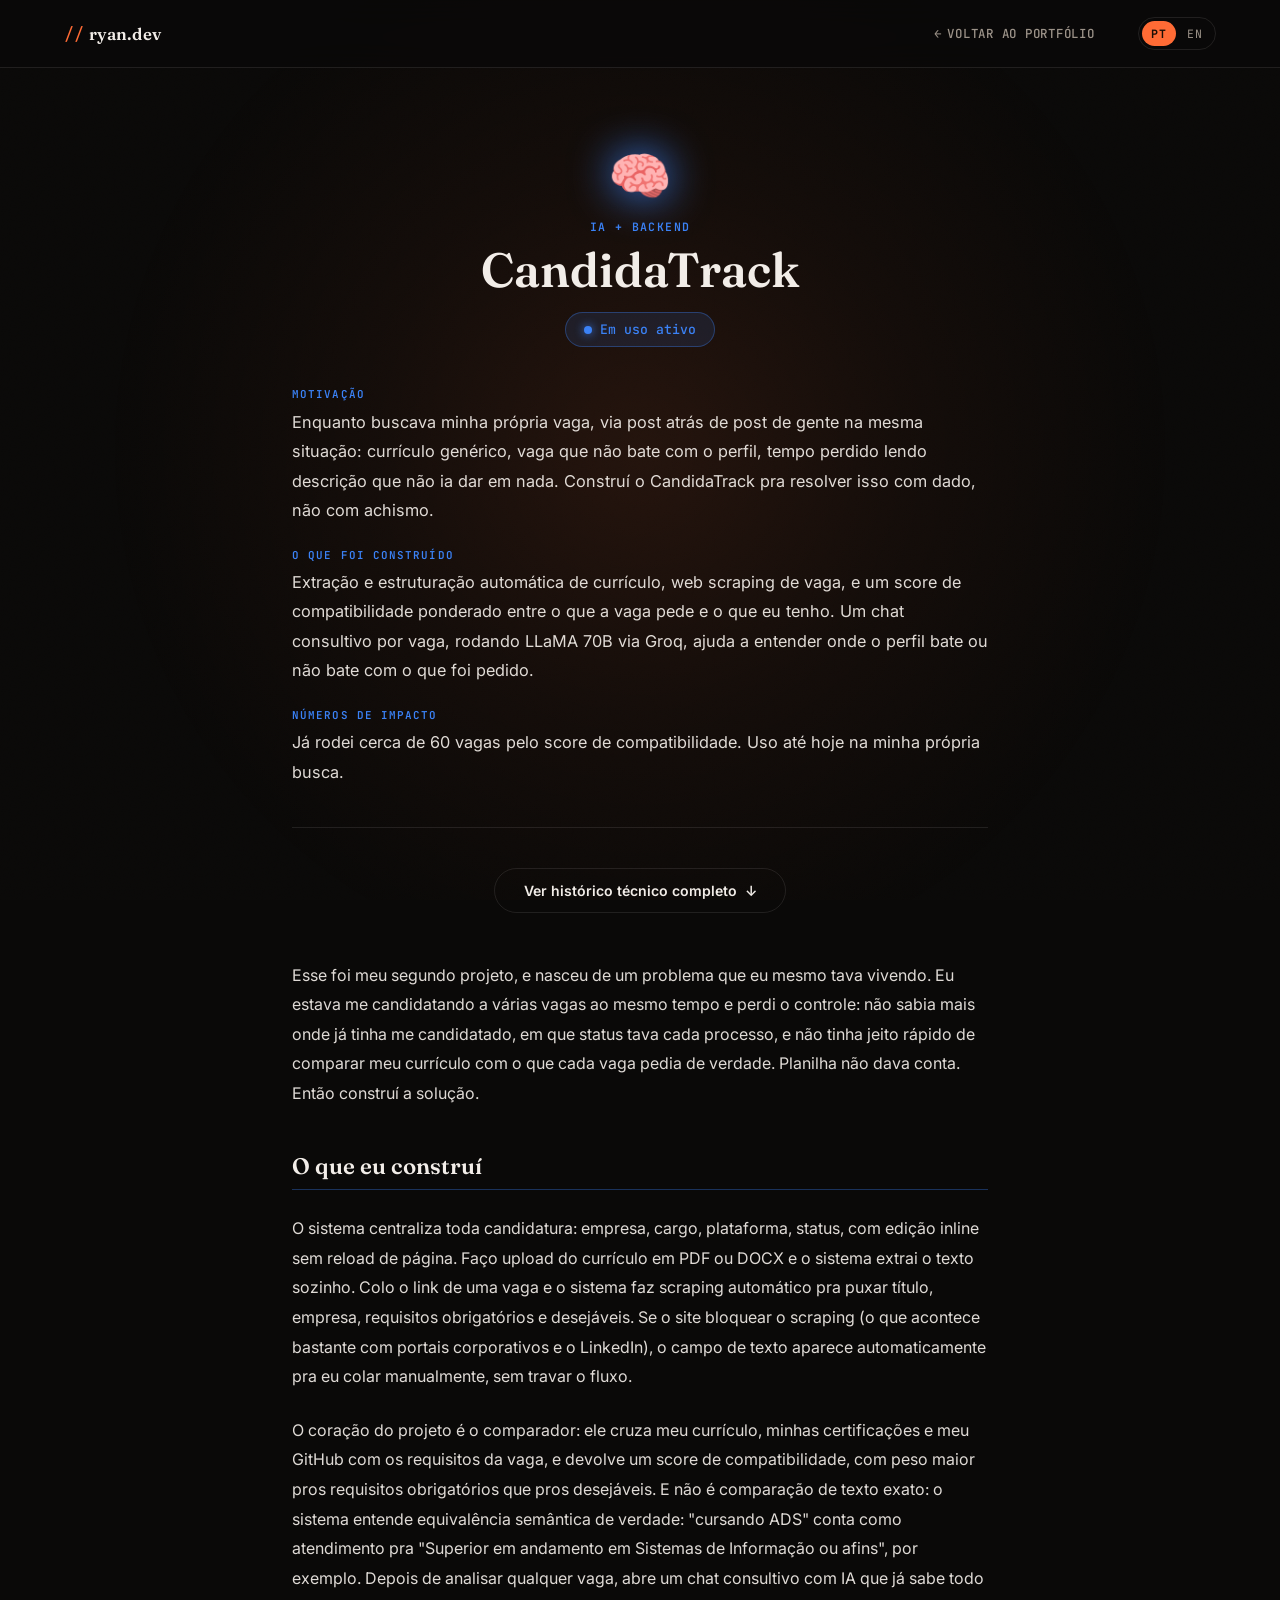
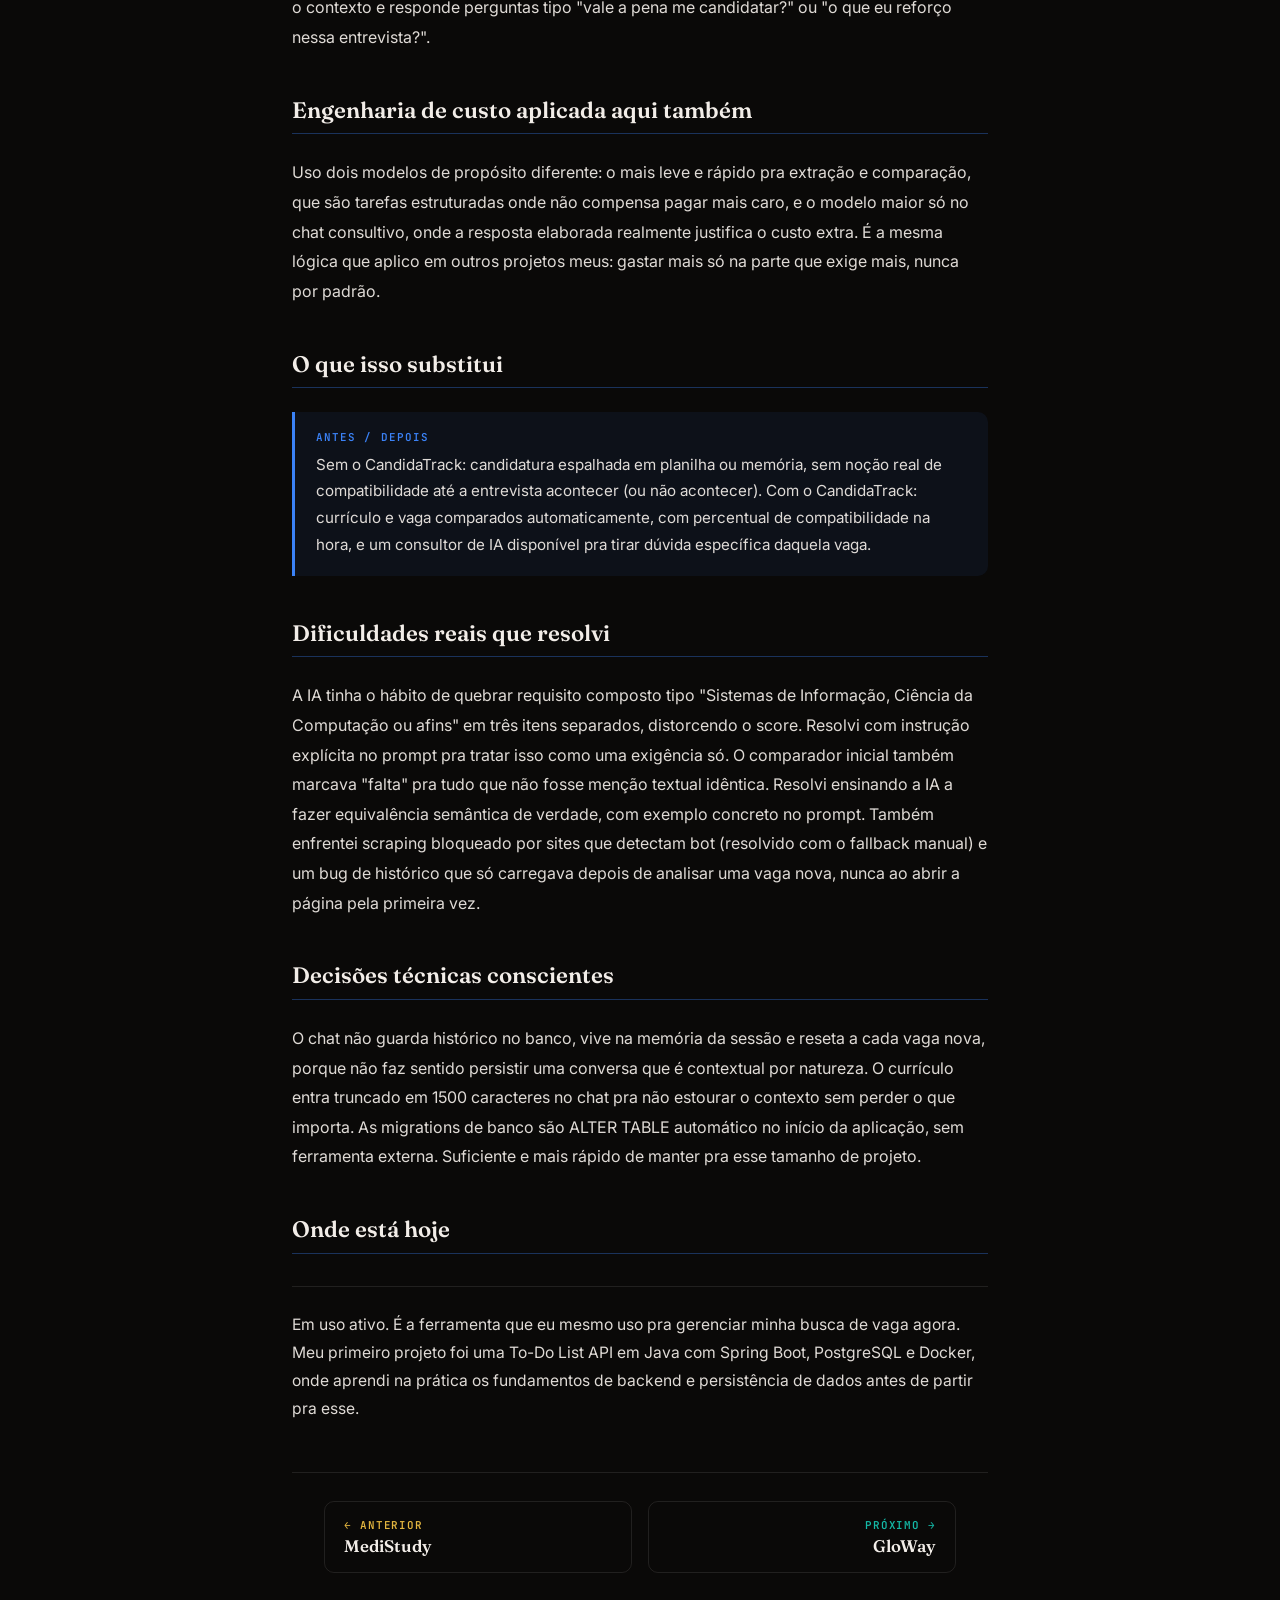
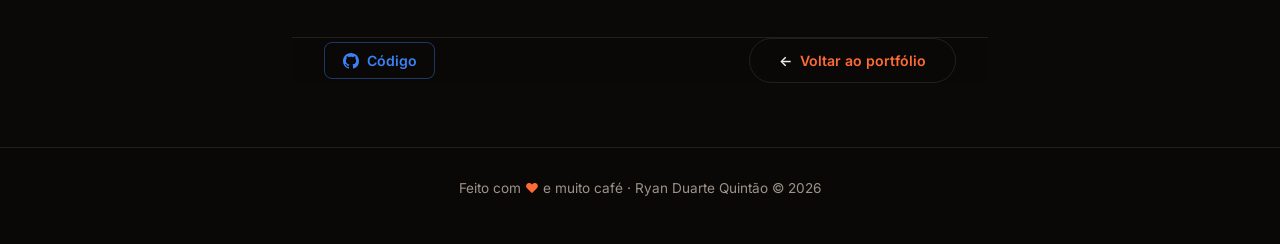
==== projetos/candidatrack/index.html @ 76dd3f7b "feat: reconstrução completa do portfólio (hub-and-spoke, paleta Ember, i18n) Nova identidade visual " ====
<!DOCTYPE html>
<html lang="pt-BR" id="html-root" translate="no">
<head>
  <meta charset="UTF-8" />
  <meta name="viewport" content="width=device-width, initial-scale=1.0" />
  <meta name="google" content="notranslate" />
  <title id="meta-title">CandidaTrack — Case Study — ryan.dev</title>
  <meta id="meta-description" name="description" content="Enquanto buscava minha própria vaga, via post atrás de post de gente na mesma situação: currículo genérico, vaga fora do perfil." />
  <meta property="og:type" content="website" />
  <meta property="og:url" content="https://ryandua11.github.io/projetos/candidatrack/" />
  <meta property="og:title" id="meta-og-title" content="CandidaTrack — Case Study — ryan.dev" />
  <meta property="og:description" id="meta-og-description" content="Enquanto buscava minha própria vaga, via post atrás de post de gente na mesma situação: currículo genérico, vaga fora do perfil." />
  <link rel="icon" type="image/svg+xml" href="../../favicon.svg" />
  <link rel="preconnect" href="https://fonts.googleapis.com" />
  <link rel="preconnect" href="https://fonts.gstatic.com" crossorigin />
  <link href="https://fonts.googleapis.com/css2?family=Fraunces:opsz,wght@9..144,400..900&family=Inter:wght@300;400;500;600;700;800;900&family=JetBrains+Mono:wght@400;500;600&display=swap" rel="stylesheet" />
  <link rel="stylesheet" href="../../style.css?v=37" />
  <link rel="stylesheet" href="../../project.css?v=37" />
</head>
<body data-project-slug="candidatrack">

<canvas id="canvas-bg"></canvas>
<div id="grain"></div>

<!-- NAV -->
<nav id="navbar" class="scrolled">
  <div class="nav-logo"><a href="../../index.html" style="color:inherit;text-decoration:none;"><span>//</span> ryan.dev</a></div>
  <ul class="nav-links" id="nav-links">
    <li><a href="../../index.html#projects" id="back-link">← <span data-i18n="back">Voltar ao portfólio</span></a></li>
    <li class="lang-switch" id="lang-switch">
      <button data-lang="pt">PT</button>
      <button data-lang="en">EN</button>
    </li>
  </ul>
</nav>

<main id="case-study">
  <header class="cs-hero" id="cs-hero">
    <div class="cs-hero-inner">
      <span class="cs-icon" id="cs-icon"></span>
      <p class="cs-type-badge" id="cs-type-badge"></p>
      <h1 class="cs-name" id="cs-name"></h1>
      <p class="cs-status" id="cs-status"></p>
    </div>
  </header>

  <!-- STORYTELLING CURTO: motivação -> o que foi construído -> números -->
  <div class="cs-intro" id="cs-intro"></div>

  <div class="cs-readme-cta">
    <a href="#readme" class="btn btn-outline" id="readme-cta">
      <span data-i18n="readmeCta">Ver histórico técnico completo</span> ↓
    </a>
  </div>

  <div class="cs-body" id="cs-body"></div>

  <div class="cs-adjacent" id="cs-adjacent"></div>

  <footer class="cs-footer">
    <div class="cs-footer-links" id="cs-footer-links"></div>
    <a href="../../index.html#projects" class="btn btn-outline">← <span data-i18n="back">Voltar ao portfólio</span></a>
  </footer>
</main>

<footer class="site-footer">
  Feito com <span>♥</span> e muito café · Ryan Duarte Quintão © 2026
</footer>

<script src="../../projects-content.js?v=37"></script>
<script src="../../galaxy-bg.js?v=37"></script>
<script src="../../project.js?v=37"></script>
</body>
</html>
---- style.css ----
*, *::before, *::after { box-sizing: border-box; margin: 0; padding: 0; }

:root {
  --bg:        #0A0908;
  --surface:   #171412;
  --border:    rgba(242,237,232,.1);
  --text:      #F2EDE8;
  --muted:     #9C9389;
  --accent:    #FF6B35;
  --accent2:   #C9A227;
  --r:         12px;

  --font-display: 'Fraunces', serif;
  --font-body:    'Inter', sans-serif;
  --font-mono:    'JetBrains Mono', monospace;
}

html { scroll-behavior: smooth; }

body {
  font-family: var(--font-body);
  background: var(--bg);
  color: var(--text);
  overflow-x: hidden;
}

::-webkit-scrollbar { width: 5px; }
::-webkit-scrollbar-track { background: var(--bg); }
::-webkit-scrollbar-thumb { background: var(--accent); border-radius: 99px; }

/* ── FUNDO: glow radial seguindo o cursor (galaxy-bg.js) ── */
#canvas-bg {
  position: fixed; inset: 0; z-index: 0;
  pointer-events: none;
}

/* ── GRAIN OVERLAY ── */
#grain {
  position: fixed; inset: 0; z-index: 1;
  pointer-events: none;
  opacity: .035;
  mix-blend-mode: overlay;
  background-image: url("data:image/svg+xml,%3Csvg xmlns='http://www.w3.org/2000/svg' width='120' height='120'%3E%3Cfilter id='n'%3E%3CfeTurbulence type='fractalNoise' baseFrequency='0.85' numOctaves='2' stitchTiles='stitch'/%3E%3C/filter%3E%3Crect width='100%25' height='100%25' filter='url(%23n)'/%3E%3C/svg%3E");
}

/* ── NAV ── */
nav {
  position: fixed; top: 0; left: 0; right: 0; z-index: 100;
  display: flex; align-items: center; justify-content: space-between;
  padding: 0 clamp(1.5rem,5vw,5rem);
  height: 68px;
  background: rgba(10,9,8,.75);
  backdrop-filter: blur(16px);
  border-bottom: 1px solid var(--border);
  transition: box-shadow .3s;
}
nav.scrolled { box-shadow: 0 4px 32px rgba(0,0,0,.5); }

.nav-logo {
  font-family: var(--font-display);
  font-weight: 600;
  font-size: 1.05rem;
  color: var(--text);
  letter-spacing: .01em;
}
.nav-logo span { color: var(--accent); font-family: var(--font-mono); font-weight: 400; }

.nav-links { display: flex; align-items: center; gap: 2.2rem; list-style: none; }
.nav-links a {
  font-family: var(--font-mono);
  font-size: .78rem; font-weight: 500; letter-spacing: .06em;
  color: var(--muted); text-decoration: none;
  text-transform: uppercase;
  position: relative;
  padding-bottom: 4px;
  transition: color .2s;
}
.nav-links a:hover, .nav-links a.active { color: var(--text); }
.nav-links a.active { border-bottom: 1px solid var(--accent); }

.hamburger { display: none; flex-direction: column; gap: 5px; cursor: pointer; }
.hamburger span { width: 24px; height: 2px; background: var(--text); border-radius: 2px; transition: .3s; }

.lang-switch {
  display: flex; align-items: center; gap: 2px;
  font-family: var(--font-mono); font-size: .72rem;
  border: 1px solid var(--border); border-radius: 99px;
  padding: 3px; margin-left: .5rem;
}
.lang-switch button {
  background: transparent; border: none; color: var(--muted);
  padding: .3rem .6rem; border-radius: 99px; cursor: pointer;
  font-family: inherit; font-size: inherit; letter-spacing: .04em;
  transition: background .2s, color .2s;
}
.lang-switch button.active { background: var(--accent); color: #1a0e06; font-weight: 700; }
.lang-switch button:not(.active):hover { color: var(--text); }

/* ── HERO: nome, cargo, disponibilidade — sem storytelling ── */
#hero {
  display: flex; flex-direction: column; justify-content: center; align-items: center;
  min-height: 88vh;
  padding: 8rem clamp(1.5rem,5vw,5rem) 3rem;
  position: relative; z-index: 2;
  text-align: center;
}

.hero-inner { max-width: 720px; }

.hero-badge {
  display: inline-flex; align-items: center; gap: .5rem;
  padding: .4rem 1.1rem;
  border: 1px solid rgba(255,107,53,.3);
  border-radius: 99px;
  background: rgba(255,107,53,.07);
  backdrop-filter: blur(8px);
  font-family: var(--font-mono);
  font-size: .74rem; font-weight: 500; color: var(--accent);
  margin-bottom: 1.8rem;
  letter-spacing: .06em;
  text-transform: uppercase;
}
.hero-badge .dot {
  width: 7px; height: 7px; border-radius: 50%;
  background: var(--accent);
  box-shadow: 0 0 8px var(--accent);
  animation: pulse 2s infinite;
}
@keyframes pulse { 0%,100% { opacity: 1; } 50% { opacity: .35; } }

.hero-name {
  font-family: var(--font-display);
  font-weight: 600;
  font-size: clamp(2.4rem, 6vw, 4rem);
  letter-spacing: -.01em;
  line-height: 1.05;
  margin-bottom: .8rem;
}

.hero-role {
  font-size: clamp(1rem, 2vw, 1.25rem);
  color: var(--muted);
  margin-bottom: 2.4rem;
}

.hero-buttons { display: flex; gap: 1rem; flex-wrap: wrap; justify-content: center; }

.btn {
  display: inline-flex; align-items: center; gap: .5rem;
  padding: .8rem 1.8rem;
  border-radius: 99px;
  font-size: .88rem; font-weight: 600;
  text-decoration: none;
  transition: transform .2s, box-shadow .2s, background .2s;
  cursor: pointer; border: none;
}
.btn:hover { transform: translateY(-2px); }

.btn-primary {
  background: var(--accent);
  color: #1a0e06;
  box-shadow: 0 4px 24px rgba(255,107,53,.3);
}
.btn-primary:hover { box-shadow: 0 8px 36px rgba(255,107,53,.5); }

.btn-outline {
  background: transparent;
  border: 1.5px solid var(--border);
  color: var(--text);
}
.btn-outline:hover { border-color: var(--accent); color: var(--accent); background: rgba(255,107,53,.06); }

/* ── NÚMEROS RESUMO ── */
#numbers { position: relative; z-index: 2; padding: 0 clamp(1.5rem,5vw,5rem) 5rem; }

.hero-stats {
  width: 100%;
  max-width: 820px;
  margin: 0 auto;
  display: grid;
  grid-template-columns: repeat(3, 1fr);
  border: 1px solid var(--border);
  border-radius: 16px;
  overflow: hidden;
  background: rgba(23,20,18,.5);
  backdrop-filter: blur(10px);
}
.hero-stat {
  padding: 1.4rem 1.4rem;
  border-right: 1px solid var(--border);
  text-align: center;
}
.hero-stat:last-child { border-right: none; }
.hero-stat-num { font-family: var(--font-mono); font-size: 1.6rem; font-weight: 600; color: var(--accent); }
.hero-stat-label { font-size: .78rem; color: var(--muted); margin-top: .3rem; }

/* ── SECTIONS ── */
section { position: relative; z-index: 2; }

.section-inner {
  max-width: 1100px;
  margin: 0 auto;
  padding: 6rem clamp(1.5rem,5vw,3rem);
}

.section-tag {
  font-family: var(--font-mono);
  font-size: .78rem; color: var(--accent2); letter-spacing: .1em;
  text-transform: uppercase; margin-bottom: .5rem;
}

.section-title {
  font-family: var(--font-display);
  font-size: clamp(1.7rem,3.4vw,2.4rem);
  font-weight: 600; letter-spacing: -.005em;
  margin-bottom: 1rem;
}

.section-subtitle {
  color: var(--muted); font-size: 1rem; line-height: 1.7;
  max-width: 540px; margin-bottom: 3rem;
}

/* ── PROJECTS GRID ── */
#projects { background: rgba(23,20,18,.35); }

.projects-grid {
  display: grid;
  grid-template-columns: repeat(auto-fit, minmax(280px, 1fr));
  gap: 1.25rem;
}

.project-card {
  display: flex; flex-direction: column; gap: 1rem;
  padding: 1.8rem;
  background: var(--surface);
  border: 1px solid var(--border);
  border-radius: var(--r);
  text-decoration: none;
  color: var(--text);
  transition: border-color .25s, transform .25s, box-shadow .25s;
}
.project-card:hover {
  border-color: color-mix(in srgb, var(--project-accent, var(--accent)) 55%, transparent);
  transform: translateY(-4px);
  box-shadow: 0 16px 40px rgba(0,0,0,.35);
}
.project-card-icon { font-size: 1.6rem; }
.project-card-badge {
  font-family: var(--font-mono);
  font-size: .68rem; letter-spacing: .08em; text-transform: uppercase;
  color: var(--project-accent, var(--accent2));
}
.project-card-name {
  font-family: var(--font-display);
  font-size: 1.4rem; font-weight: 600;
}
.project-card-metric {
  font-size: .9rem; color: var(--muted); line-height: 1.5;
  margin-top: auto;
}

/* ── ABOUT ── */
#about { background: rgba(10,9,8,.4); }
.about-body { max-width: 720px; color: var(--muted); line-height: 1.8; font-size: 1.02rem; }
.about-body p { margin-bottom: 1.2rem; }
.about-body p:last-child { margin-bottom: 0; }

/* ── CERTIFICATIONS ── */
#certs { background: rgba(23,20,18,.35); }

.certs-grid { display: grid; grid-template-columns: repeat(auto-fit, minmax(300px, 1fr)); gap: 1rem; }
.cert-card {
  background: var(--surface); border: 1px solid var(--border); border-radius: var(--r);
  padding: 1.25rem 1.5rem;
  display: flex; align-items: flex-start; gap: 1rem;
  transition: border-color .3s, transform .3s, box-shadow .3s;
}
.cert-card:hover { border-color: rgba(255,107,53,.4); transform: translateX(4px); box-shadow: 0 4px 24px rgba(255,107,53,.08); }
.cert-icon { width: 42px; height: 42px; border-radius: 10px; display: flex; align-items: center; justify-content: center; font-size: 1.3rem; flex-shrink: 0; background: rgba(255,107,53,.08); }
.cert-body { flex: 1; }
.cert-title { font-size: .9rem; font-weight: 600; margin-bottom: .25rem; }
.cert-issuer { font-size: .78rem; color: var(--muted); margin-bottom: .5rem; }
.cert-chips { display: flex; flex-wrap: wrap; gap: .3rem; }
.cert-chip { font-family: var(--font-mono); font-size: .66rem; padding: .15rem .45rem; background: rgba(201,162,39,.1); border: 1px solid rgba(201,162,39,.25); border-radius: 4px; color: var(--accent2); }

/* ── CONTACT ── */
#contact { background: rgba(10,9,8,.5); text-align: center; }
#contact .section-inner { max-width: 700px; }
#contact .section-subtitle { margin: 0 auto 2.5rem; }

.contact-cards { display: flex; flex-wrap: wrap; gap: 1rem; justify-content: center; margin-bottom: 2.5rem; }
.contact-card {
  display: flex; align-items: center; gap: .75rem; padding: .9rem 1.4rem;
  background: var(--surface); border: 1px solid var(--border); border-radius: 10px;
  text-decoration: none; color: var(--text); font-size: .88rem; font-weight: 500;
  transition: all .25s;
}
.contact-card:hover { border-color: rgba(255,107,53,.4); color: var(--accent); transform: translateY(-3px); box-shadow: 0 8px 24px rgba(0,0,0,.3); }
.contact-card svg { width: 18px; height: 18px; flex-shrink: 0; }

/* WhatsApp: canal preferido pra freela (BR), destaque verde sutil */
.contact-card-wa { border-color: rgba(37,211,102,.35); color: #4ee07f; }
.contact-card-wa:hover { border-color: rgba(37,211,102,.7); color: #25D366; box-shadow: 0 8px 24px rgba(37,211,102,.15); }

/* CV: opção discreta pra quem chega direto sem currículo em mãos, sem competir com os canais de contato */
.cv-download-link {
  display: inline-flex; align-items: center; gap: .4rem;
  color: var(--muted); font-size: .8rem; text-decoration: none;
  border-bottom: 1px dashed transparent; transition: color .25s, border-color .25s;
}
.cv-download-link:hover { color: var(--accent); border-color: rgba(255,107,53,.4); }

/* ── FOOTER ── */
footer {
  background: rgba(10,9,8,.6); border-top: 1px solid var(--border);
  text-align: center; padding: 2rem; color: var(--muted); font-size: .8rem;
  position: relative; z-index: 2;
}
footer span { color: var(--accent); }

/* ── SCROLL REVEAL: fade + sobe de baixo pra cima ── */
.reveal-up { opacity: 0; transform: translateY(28px); transition: opacity .6s ease, transform .6s ease; }
.reveal-up.visible { opacity: 1; transform: translateY(0); }

/* fade rápido ao trocar idioma */
.i18n-fade { transition: opacity .2s ease; }
.i18n-fading { opacity: 0; }

/* ── MOBILE ── */
@media (max-width: 768px) {
  .nav-links { display: none; flex-direction: column; position: absolute; top: 68px; left: 0; right: 0; background: var(--surface); padding: 1.5rem; border-bottom: 1px solid var(--border); gap: 1.2rem; }
  .nav-links.open { display: flex; }
  .hamburger { display: flex; }
  .hero-stats { grid-template-columns: 1fr; }
  .hero-stat { border-right: none; border-bottom: 1px solid var(--border); }
  .hero-stat:last-child { border-bottom: none; }
}

/* respeita usuários que pedem menos movimento */
@media (prefers-reduced-motion: reduce) {
  .reveal-up { transition: none; }
}
---- project.css ----
/* ==========================================================================
   project.css — páginas de case study. Cada projeto herda --case-accent /
   --case-accent2 (setados via JS) como acento de título, linha e métrica,
   mantendo o fundo Ember do resto do site.
   ========================================================================== */

#navbar #back-link { display: inline-flex; align-items: center; gap: .35rem; }

#case-study {
  position: relative; z-index: 2;
  max-width: 760px; margin: 0 auto;
  padding: 9rem clamp(1.25rem,5vw,2rem) 4rem;
}

/* ── HERO ── */
.cs-hero { text-align: center; margin-bottom: 2.5rem; }
.cs-icon { font-size: 3.2rem; display: inline-block; margin-bottom: .75rem; filter: drop-shadow(0 0 22px var(--case-accent)); }
.cs-type-badge {
  font-family: var(--font-mono); font-size: .72rem; font-weight: 600;
  letter-spacing: .12em; text-transform: uppercase; color: var(--case-accent);
  margin-bottom: .6rem;
}
.cs-name {
  font-family: var(--font-display); font-weight: 600;
  font-size: clamp(2rem,5vw,3rem); line-height: 1.1;
  margin-bottom: 1rem;
  color: var(--text);
}
.cs-status {
  display: inline-flex; align-items: center; gap: 8px;
  font-family: var(--font-mono); font-size: .82rem; font-weight: 500;
  color: var(--case-accent);
  background: color-mix(in srgb, var(--case-accent) 12%, transparent);
  border: 1px solid color-mix(in srgb, var(--case-accent) 35%, transparent);
  padding: .5rem 1.1rem; border-radius: 20px;
}
.cs-status-dot {
  width: 8px; height: 8px; border-radius: 50%;
  background: var(--case-accent); box-shadow: 0 0 10px var(--case-accent);
  display: inline-block;
}

/* ── INTRO: storytelling curto (motivação / construção / números) ── */
.cs-intro {
  display: flex; flex-direction: column; gap: 1.4rem;
  margin-bottom: 2.5rem;
  padding-bottom: 2.5rem;
  border-bottom: 1px solid var(--border);
}
.cs-intro-label {
  display: block; font-family: var(--font-mono); font-size: .68rem;
  font-weight: 600; letter-spacing: .1em; text-transform: uppercase;
  color: var(--case-accent); margin-bottom: .4rem;
}
.cs-intro-item p { font-size: 1.02rem; line-height: 1.8; color: var(--text); opacity: .92; }

.cs-readme-cta { text-align: center; margin-bottom: 3rem; }

/* ── BODY / README COMPLETO ── */
.cs-body { display: flex; flex-direction: column; gap: 1.5rem; scroll-margin-top: 5rem; }

/* ── SCROLLYTELLING: revelação por scroll ── */
.cs-reveal {
  opacity: 0; transform: translateY(28px);
  transition: opacity .7s ease, transform .7s cubic-bezier(.22,1,.36,1);
}
.cs-reveal.visible { opacity: 1; transform: translateY(0); }
@media (prefers-reduced-motion: reduce) {
  .cs-reveal { transition: none; }
}

.cs-p { font-size: 1rem; line-height: 1.85; color: var(--text); opacity: .92; }

.cs-h2 {
  font-family: var(--font-display); font-size: 1.4rem; font-weight: 600;
  color: var(--text); margin-top: 1.2rem;
  padding-bottom: .6rem;
  border-bottom: 1px solid color-mix(in srgb, var(--case-accent) 35%, transparent);
}

.cs-visual {
  border-left: 3px solid var(--case-accent);
  background: color-mix(in srgb, var(--case-accent) 7%, transparent);
  border-radius: 0 10px 10px 0;
  padding: 1.1rem 1.3rem;
}
.cs-visual-label {
  display: block; font-family: var(--font-mono); font-size: .68rem;
  font-weight: 600; letter-spacing: .1em; text-transform: uppercase;
  color: var(--case-accent); margin-bottom: .5rem;
}
.cs-visual p { font-size: .95rem; line-height: 1.75; color: var(--text); opacity: .92; }

.cs-stats { display: grid; grid-template-columns: repeat(auto-fit, minmax(160px, 1fr)); gap: 1rem; }
.cs-stat {
  text-align: center; padding: 1.4rem 1rem; border-radius: 12px;
  background: var(--surface); border: 1px solid var(--border);
}
.cs-stat-num { font-family: var(--font-mono); font-size: 1.8rem; font-weight: 600; color: var(--case-accent); margin-bottom: .3rem; }
.cs-stat-label { font-size: .78rem; color: var(--muted); line-height: 1.4; }

.cs-vision {
  border: 1px dashed color-mix(in srgb, var(--case-accent) 45%, transparent);
  border-radius: 10px; padding: 1rem 1.3rem;
  background: rgba(255,255,255,.02);
}
.cs-vision-badge {
  display: inline-block; font-family: var(--font-mono); font-size: .65rem;
  font-weight: 600; letter-spacing: .08em; text-transform: uppercase;
  color: var(--muted); border: 1px solid var(--border); border-radius: 20px;
  padding: .2rem .7rem; margin-bottom: .6rem;
}
.cs-vision p { font-size: .92rem; line-height: 1.7; color: var(--muted); }

.cs-status-block {
  border-top: 1px solid var(--border); margin-top: .5rem; padding-top: 1.5rem;
}
.cs-status-block p { font-size: .98rem; line-height: 1.8; color: var(--text); opacity: .92; }

/* ── NAV ANTERIOR/PRÓXIMO ── */
.cs-adjacent {
  max-width: 760px; margin: 3rem auto 0; padding: 0 clamp(1.25rem,5vw,2rem);
  display: grid; grid-template-columns: 1fr 1fr; gap: 1rem;
  border-top: 1px solid var(--border); padding-top: 1.75rem;
}
.cs-adjacent-link {
  display: flex; flex-direction: column; gap: .3rem;
  text-decoration: none; padding: 1rem 1.2rem; border-radius: 10px;
  border: 1px solid var(--border);
  transition: border-color .25s, background .25s, transform .25s;
}
.cs-adjacent-link:hover { border-color: color-mix(in srgb, var(--adj-accent) 55%, transparent); background: color-mix(in srgb, var(--adj-accent) 6%, transparent); transform: translateY(-2px); }
.cs-adjacent-next { text-align: right; align-items: flex-end; }
.cs-adjacent-dir {
  font-family: var(--font-mono); font-size: .68rem; font-weight: 600;
  letter-spacing: .08em; text-transform: uppercase; color: var(--adj-accent);
}
.cs-adjacent-name { font-family: var(--font-display); font-size: 1.05rem; font-weight: 600; color: var(--text); }

@media (max-width: 560px) {
  .cs-adjacent { grid-template-columns: 1fr; }
  .cs-adjacent-next { text-align: left; align-items: flex-start; }
}

/* ── FOOTER ── */
.cs-footer {
  max-width: 760px; margin: 4rem auto 0; padding: 0 clamp(1.25rem,5vw,2rem);
  display: flex; align-items: center; justify-content: space-between; gap: 1rem; flex-wrap: wrap;
}
.cs-ext-link {
  display: inline-flex; align-items: center; gap: .5rem;
  font-size: .88rem; font-weight: 600; text-decoration: none;
  color: var(--case-accent); border: 1px solid color-mix(in srgb, var(--case-accent) 40%, transparent);
  padding: .55rem 1.1rem; border-radius: 8px;
  transition: background .2s, transform .2s;
}
.cs-ext-link:hover { background: color-mix(in srgb, var(--case-accent) 12%, transparent); transform: translateY(-2px); }
.cs-ext-link-disabled { color: var(--muted); border-color: var(--border); cursor: default; }

.site-footer {
  position: relative; z-index: 2;
  text-align: center; padding: 2rem 1rem 3rem;
  font-size: .85rem; color: var(--muted);
}
.site-footer span { color: var(--accent); }

@media (max-width: 720px) {
  #case-study { padding-top: 7.5rem; }
  .nav-links { display: flex !important; flex-direction: row; position: static; background: none; border: none; padding: 0; gap: 1rem; }
  .cs-footer { flex-direction: column; align-items: stretch; }
  .cs-footer .btn { text-align: center; justify-content: center; }
}
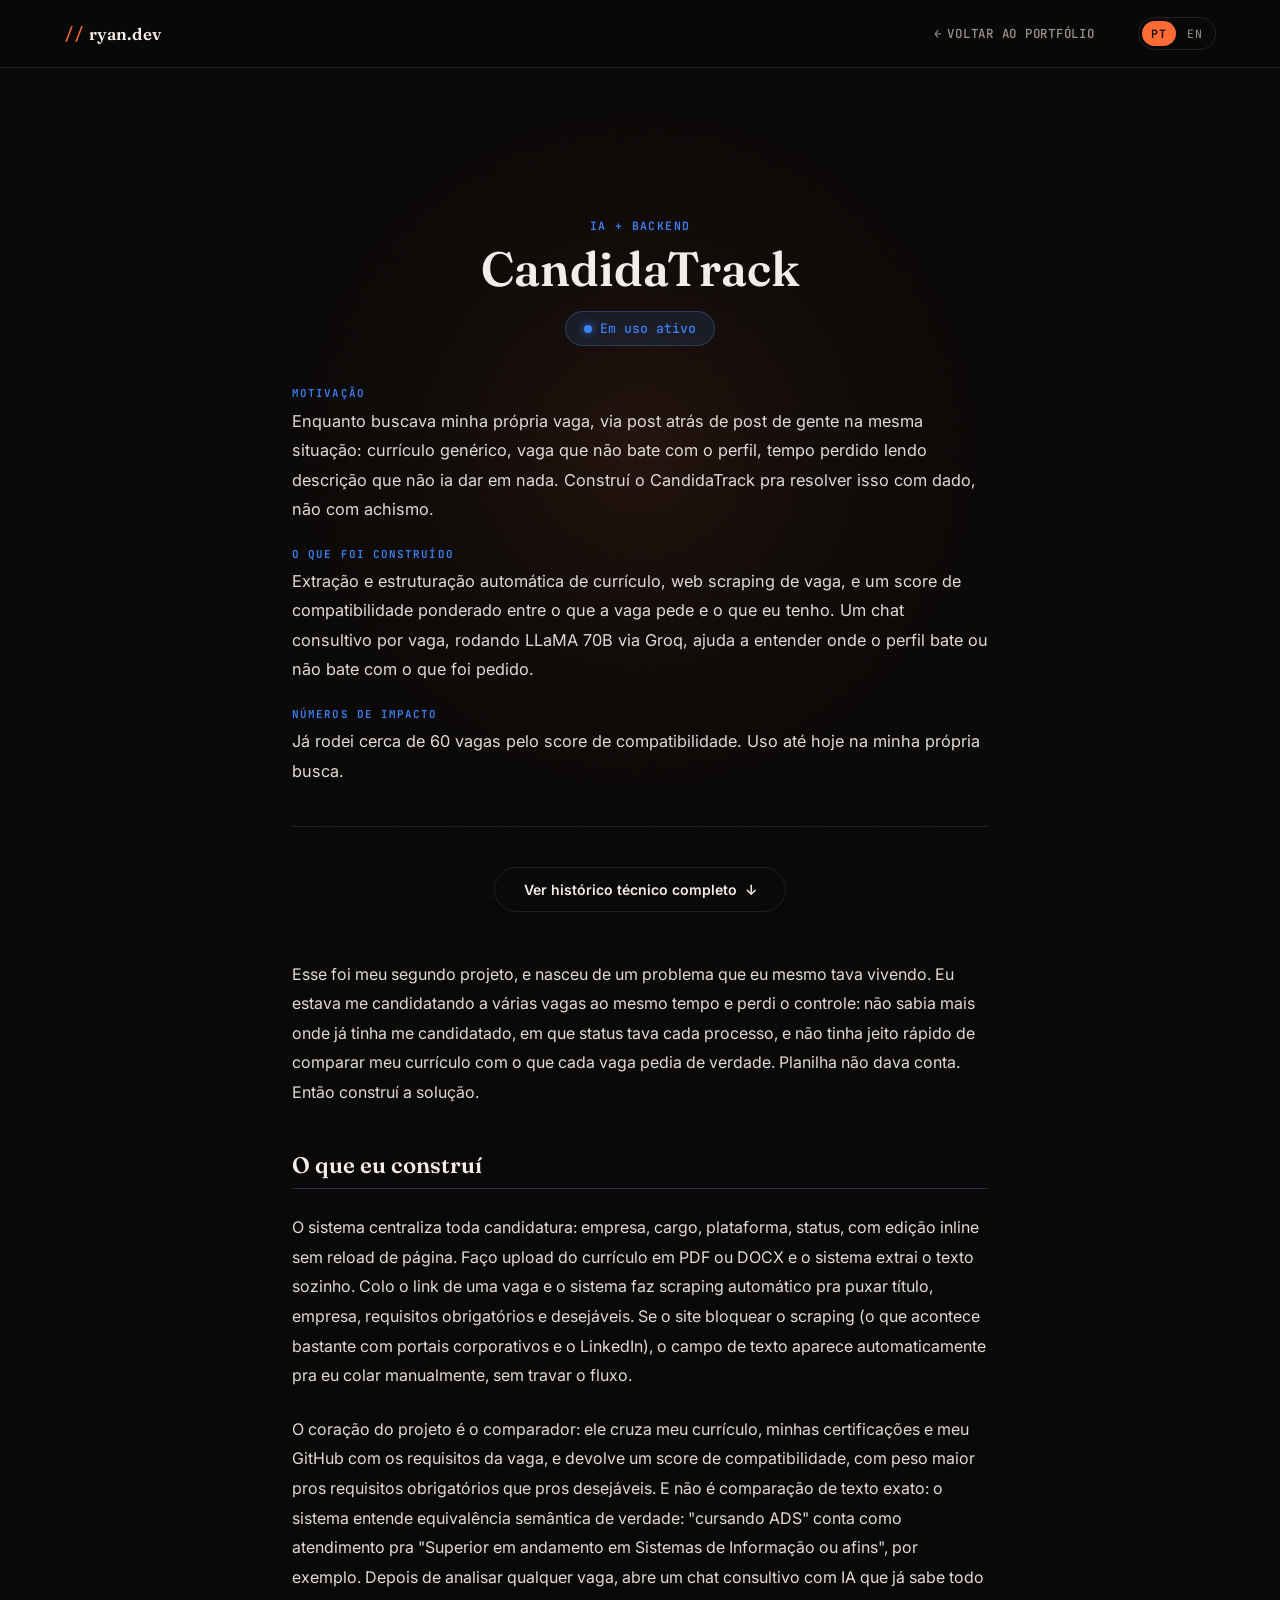
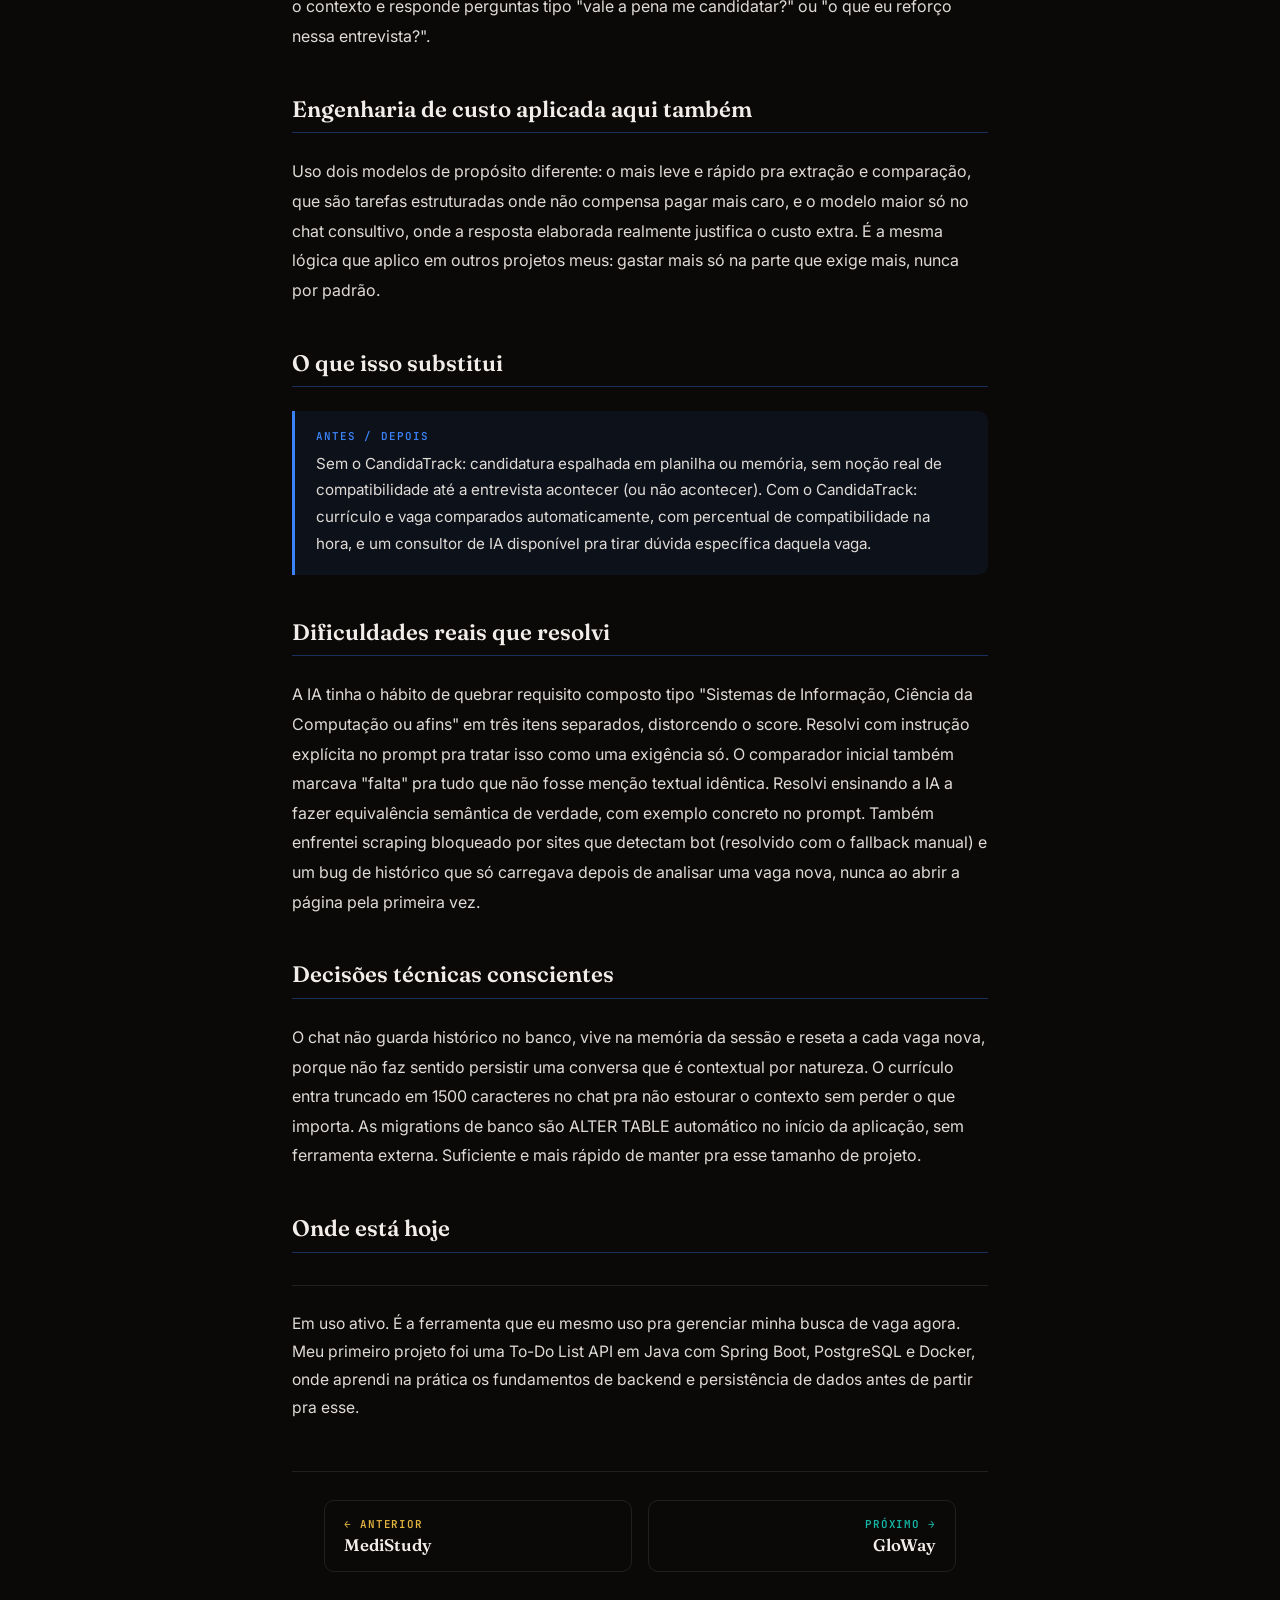
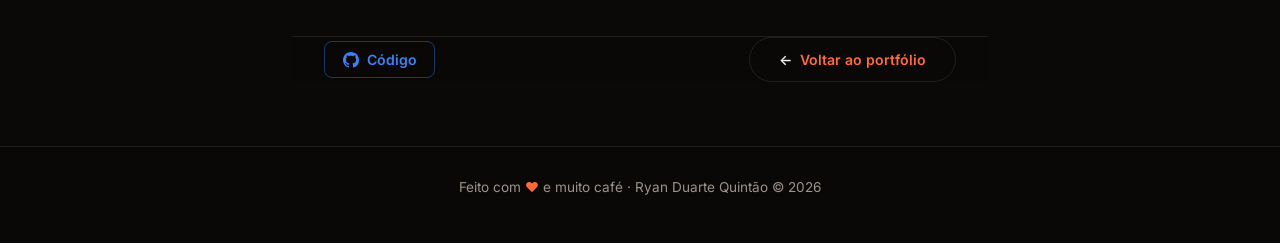
==== commit e2c1c6fe: "fix: corrige icone SVG renderizado como texto, scrollbar cross-browser e corte no glow radial - proj" ====
--- a/projetos/candidatrack/index.html
+++ b/projetos/candidatrack/index.html
@@ -14,8 +14,8 @@
   <link rel="preconnect" href="https://fonts.googleapis.com" />
   <link rel="preconnect" href="https://fonts.gstatic.com" crossorigin />
   <link href="https://fonts.googleapis.com/css2?family=Fraunces:opsz,wght@9..144,400..900&family=Inter:wght@300;400;500;600;700;800;900&family=JetBrains+Mono:wght@400;500;600&display=swap" rel="stylesheet" />
-  <link rel="stylesheet" href="../../style.css?v=37" />
-  <link rel="stylesheet" href="../../project.css?v=37" />
+  <link rel="stylesheet" href="../../style.css?v=40" />
+  <link rel="stylesheet" href="../../project.css?v=40" />
 </head>
 <body data-project-slug="candidatrack">
 
@@ -67,8 +67,8 @@
   Feito com <span>♥</span> e muito café · Ryan Duarte Quintão © 2026
 </footer>
 
-<script src="../../projects-content.js?v=37"></script>
-<script src="../../galaxy-bg.js?v=37"></script>
-<script src="../../project.js?v=37"></script>
+<script src="../../projects-content.js?v=40"></script>
+<script src="../../galaxy-bg.js?v=40"></script>
+<script src="../../project.js?v=40"></script>
 </body>
 </html>
--- a/style.css
+++ b/style.css
@@ -15,7 +15,11 @@
   --font-mono:    'JetBrains Mono', monospace;
 }
 
-html { scroll-behavior: smooth; }
+html {
+  scroll-behavior: smooth;
+  scrollbar-width: thin;
+  scrollbar-color: rgba(242,237,232,.14) transparent;
+}
 
 body {
   font-family: var(--font-body);
@@ -25,8 +29,9 @@
 }
 
 ::-webkit-scrollbar { width: 5px; }
-::-webkit-scrollbar-track { background: var(--bg); }
-::-webkit-scrollbar-thumb { background: var(--accent); border-radius: 99px; }
+::-webkit-scrollbar-track { background: transparent; }
+::-webkit-scrollbar-thumb { background: rgba(242,237,232,.14); border-radius: 99px; }
+::-webkit-scrollbar-thumb:hover { background: rgba(242,237,232,.28); }
 
 /* ── FUNDO: glow radial seguindo o cursor (galaxy-bg.js) ── */
 #canvas-bg {
@@ -98,14 +103,23 @@
 
 /* ── HERO: nome, cargo, disponibilidade — sem storytelling ── */
 #hero {
-  display: flex; flex-direction: column; justify-content: center; align-items: center;
-  min-height: 88vh;
+  display: flex; align-items: center;
+  min-height: 92vh;
   padding: 8rem clamp(1.5rem,5vw,5rem) 3rem;
   position: relative; z-index: 2;
-  text-align: center;
-}
-
-.hero-inner { max-width: 720px; }
+}
+
+.hero-grid {
+  width: 100%;
+  max-width: 1200px;
+  margin: 0 auto;
+  display: grid;
+  grid-template-columns: 1.5fr .7fr;
+  gap: 4rem;
+  align-items: center;
+}
+
+.hero-main { text-align: left; }
 
 .hero-badge {
   display: inline-flex; align-items: center; gap: .5rem;
@@ -131,19 +145,33 @@
 .hero-name {
   font-family: var(--font-display);
   font-weight: 600;
-  font-size: clamp(2.4rem, 6vw, 4rem);
-  letter-spacing: -.01em;
-  line-height: 1.05;
-  margin-bottom: .8rem;
+  font-size: clamp(3rem, 7.5vw, 5.6rem);
+  letter-spacing: -.02em;
+  line-height: .98;
+  margin-bottom: 1.4rem;
 }
 
 .hero-role {
-  font-size: clamp(1rem, 2vw, 1.25rem);
-  color: var(--muted);
-  margin-bottom: 2.4rem;
-}
-
-.hero-buttons { display: flex; gap: 1rem; flex-wrap: wrap; justify-content: center; }
+  font-family: var(--font-mono);
+  font-size: .82rem;
+  font-weight: 500;
+  letter-spacing: .16em;
+  text-transform: uppercase;
+  color: var(--accent2);
+  margin-bottom: 2.6rem;
+}
+
+.hero-buttons { display: flex; gap: 1.8rem; flex-wrap: wrap; align-items: center; }
+
+.hero-link {
+  display: inline-flex; align-items: center; gap: .5rem;
+  color: var(--muted); text-decoration: none;
+  font-size: .88rem; font-weight: 500;
+  transition: color .2s, gap .2s;
+}
+.hero-link-arrow { transition: transform .2s; }
+.hero-link:hover { color: var(--text); gap: .65rem; }
+.hero-link:hover .hero-link-arrow { transform: translate(2px,-2px); }
 
 .btn {
   display: inline-flex; align-items: center; gap: .5rem;
@@ -170,29 +198,19 @@
 }
 .btn-outline:hover { border-color: var(--accent); color: var(--accent); background: rgba(255,107,53,.06); }
 
-/* ── NÚMEROS RESUMO ── */
-#numbers { position: relative; z-index: 2; padding: 0 clamp(1.5rem,5vw,5rem) 5rem; }
-
+/* ── NÚMEROS RESUMO: coluna vertical ao lado do texto, cria a assimetria do hero ── */
 .hero-stats {
-  width: 100%;
-  max-width: 820px;
-  margin: 0 auto;
-  display: grid;
-  grid-template-columns: repeat(3, 1fr);
-  border: 1px solid var(--border);
-  border-radius: 16px;
-  overflow: hidden;
-  background: rgba(23,20,18,.5);
-  backdrop-filter: blur(10px);
+  display: flex; flex-direction: column;
+  border-left: 1px solid var(--border);
+  padding-left: 2.2rem;
 }
 .hero-stat {
-  padding: 1.4rem 1.4rem;
-  border-right: 1px solid var(--border);
-  text-align: center;
-}
-.hero-stat:last-child { border-right: none; }
-.hero-stat-num { font-family: var(--font-mono); font-size: 1.6rem; font-weight: 600; color: var(--accent); }
-.hero-stat-label { font-size: .78rem; color: var(--muted); margin-top: .3rem; }
+  padding: 1.1rem 0;
+  border-bottom: 1px solid var(--border);
+}
+.hero-stat:last-child { border-bottom: none; }
+.hero-stat-num { font-family: var(--font-mono); font-size: 2rem; font-weight: 600; color: var(--accent); line-height: 1; }
+.hero-stat-label { font-size: .78rem; color: var(--muted); margin-top: .45rem; }
 
 /* ── SECTIONS ── */
 section { position: relative; z-index: 2; }
@@ -226,11 +244,12 @@
 
 .projects-grid {
   display: grid;
-  grid-template-columns: repeat(auto-fit, minmax(280px, 1fr));
+  grid-template-columns: repeat(2, 1fr);
   gap: 1.25rem;
 }
 
 .project-card {
+  position: relative;
   display: flex; flex-direction: column; gap: 1rem;
   padding: 1.8rem;
   background: var(--surface);
@@ -238,14 +257,32 @@
   border-radius: var(--r);
   text-decoration: none;
   color: var(--text);
+  overflow: hidden;
   transition: border-color .25s, transform .25s, box-shadow .25s;
+}
+.project-card::before {
+  content: '';
+  position: absolute; top: 0; left: 0; right: 0; height: 3px;
+  background: var(--project-accent, var(--accent));
+  transform: scaleX(0); transform-origin: left;
+  transition: transform .3s ease;
 }
 .project-card:hover {
   border-color: color-mix(in srgb, var(--project-accent, var(--accent)) 55%, transparent);
   transform: translateY(-4px);
   box-shadow: 0 16px 40px rgba(0,0,0,.35);
 }
-.project-card-icon { font-size: 1.6rem; }
+.project-card:hover::before { transform: scaleX(1); }
+
+.project-card-icon {
+  width: 40px; height: 40px;
+  display: flex; align-items: center; justify-content: center;
+  color: var(--project-accent, var(--accent));
+  transition: transform .25s ease;
+}
+.project-card-icon svg { width: 22px; height: 22px; }
+.project-card:hover .project-card-icon { transform: scale(1.1); }
+
 .project-card-badge {
   font-family: var(--font-mono);
   font-size: .68rem; letter-spacing: .08em; text-transform: uppercase;
@@ -258,13 +295,35 @@
 .project-card-metric {
   font-size: .9rem; color: var(--muted); line-height: 1.5;
   margin-top: auto;
-}
-
-/* ── ABOUT ── */
+  max-height: 0;
+  opacity: 0;
+  overflow: hidden;
+  transform: translateY(6px);
+  transition: max-height .35s ease, opacity .3s ease, transform .3s ease;
+}
+.project-card:hover .project-card-metric,
+.project-card:focus-visible .project-card-metric {
+  max-height: 6rem;
+  opacity: 1;
+  transform: translateY(0);
+}
+
+/* ── ABOUT: título fixo à esquerda, texto à direita ── */
 #about { background: rgba(10,9,8,.4); }
-.about-body { max-width: 720px; color: var(--muted); line-height: 1.8; font-size: 1.02rem; }
+.about-inner {
+  display: grid;
+  grid-template-columns: minmax(180px, 260px) 1fr;
+  gap: 3rem;
+  align-items: start;
+}
+.about-heading .section-title { margin-bottom: 0; }
+.about-body { max-width: 640px; color: var(--muted); line-height: 1.8; font-size: 1.02rem; }
 .about-body p { margin-bottom: 1.2rem; }
 .about-body p:last-child { margin-bottom: 0; }
+
+@media (max-width: 860px) {
+  .about-inner { grid-template-columns: 1fr; gap: 1.2rem; }
+}
 
 /* ── CERTIFICATIONS ── */
 #certs { background: rgba(23,20,18,.35); }
@@ -332,9 +391,13 @@
   .nav-links { display: none; flex-direction: column; position: absolute; top: 68px; left: 0; right: 0; background: var(--surface); padding: 1.5rem; border-bottom: 1px solid var(--border); gap: 1.2rem; }
   .nav-links.open { display: flex; }
   .hamburger { display: flex; }
-  .hero-stats { grid-template-columns: 1fr; }
-  .hero-stat { border-right: none; border-bottom: 1px solid var(--border); }
-  .hero-stat:last-child { border-bottom: none; }
+  .hero-grid { grid-template-columns: 1fr; gap: 2.5rem; }
+  .hero-main { text-align: center; }
+  .hero-buttons { justify-content: center; }
+  .hero-stats { flex-direction: row; flex-wrap: wrap; justify-content: center; gap: 0 2rem; border-left: none; padding-left: 0; }
+  .hero-stat { border-bottom: none; text-align: center; }
+  .projects-grid { grid-template-columns: 1fr; }
+  .project-card-metric { max-height: none; opacity: 1; transform: none; }
 }
 
 /* respeita usuários que pedem menos movimento */
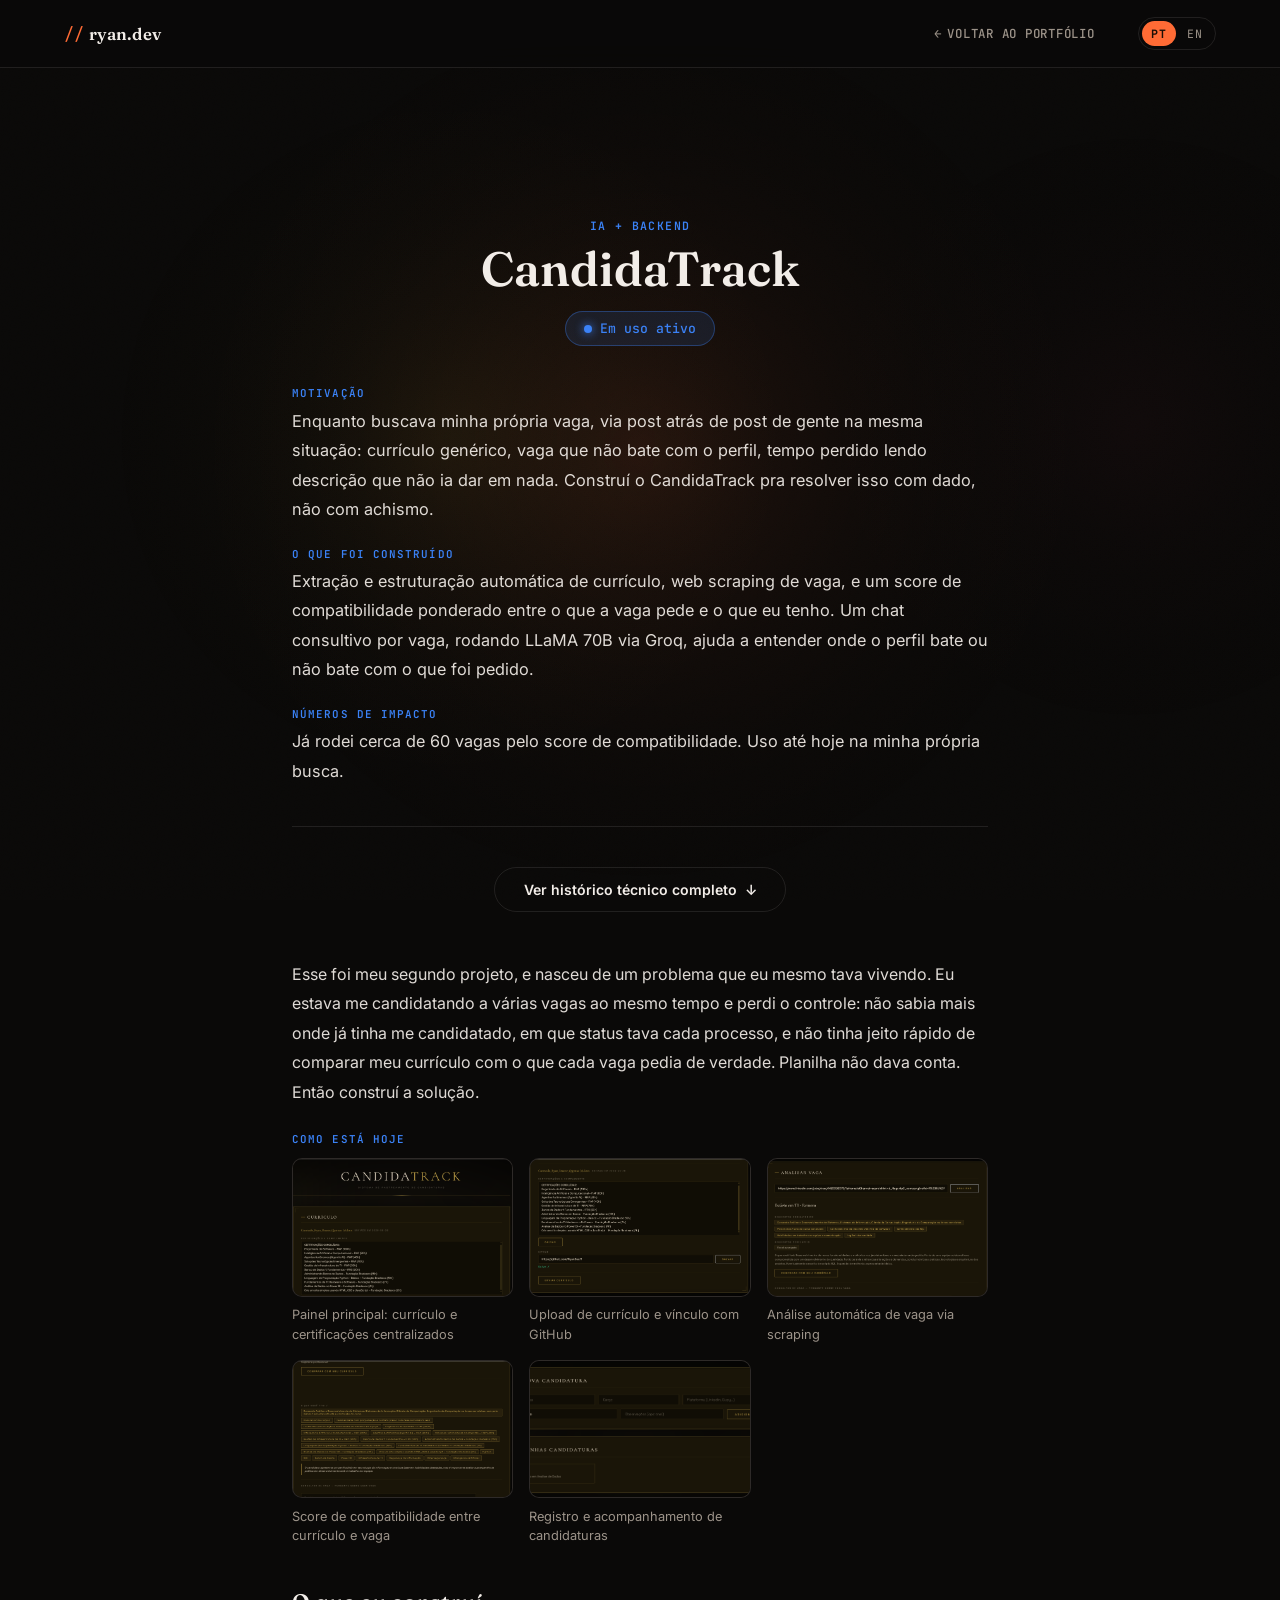
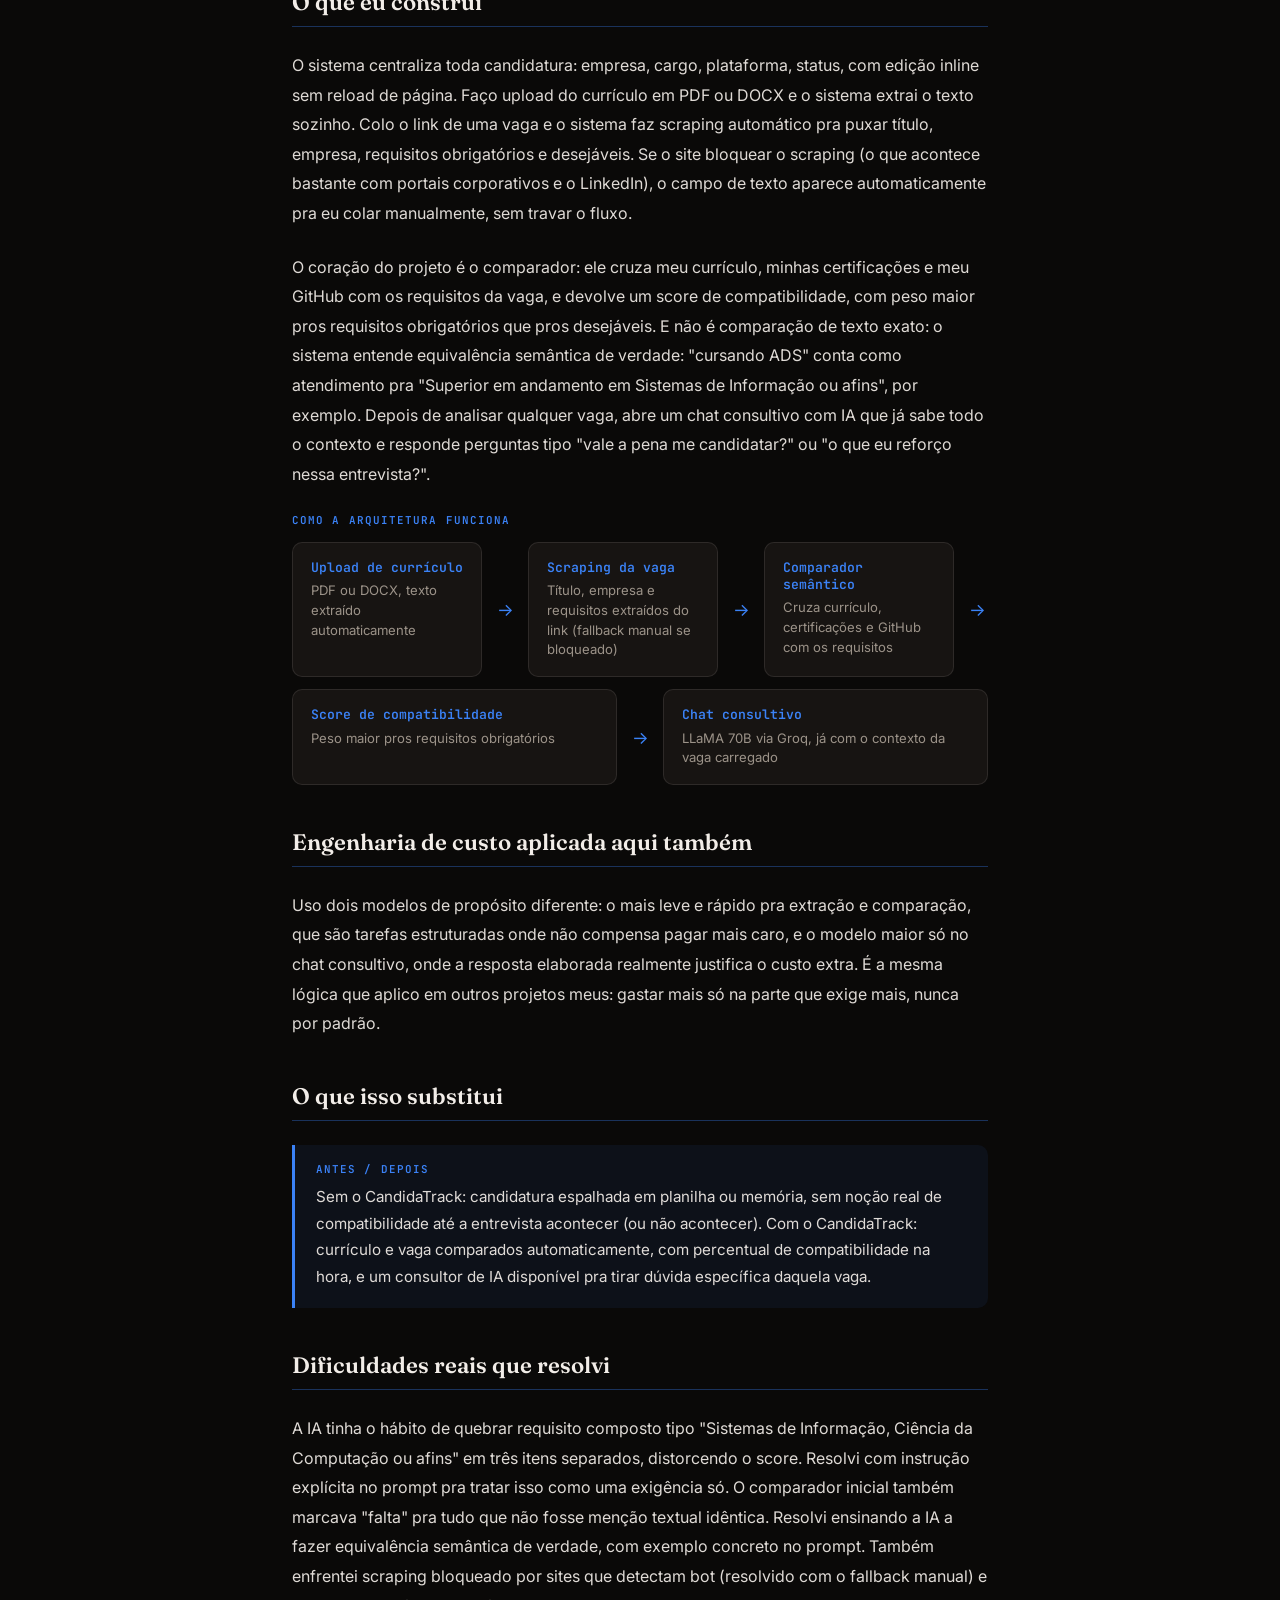
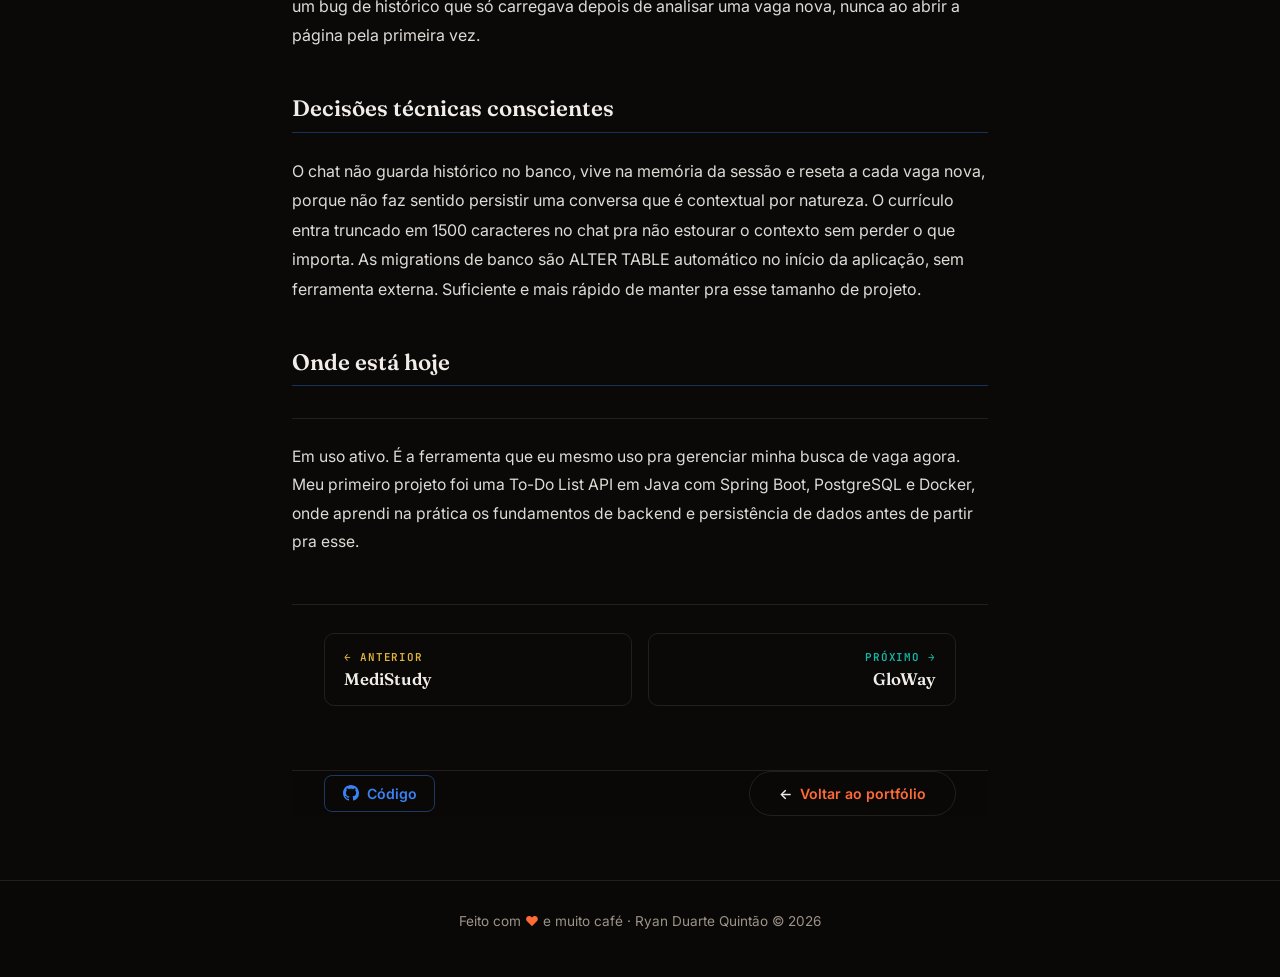
==== commit 6c3b4e6e: "feat: timeline visual, mesh gradient, diagramas de arquitetura, lightbox de galeria e correções fina" ====
--- a/projetos/candidatrack/index.html
+++ b/projetos/candidatrack/index.html
@@ -14,10 +14,12 @@
   <link rel="preconnect" href="https://fonts.googleapis.com" />
   <link rel="preconnect" href="https://fonts.gstatic.com" crossorigin />
   <link href="https://fonts.googleapis.com/css2?family=Fraunces:opsz,wght@9..144,400..900&family=Inter:wght@300;400;500;600;700;800;900&family=JetBrains+Mono:wght@400;500;600&display=swap" rel="stylesheet" />
-  <link rel="stylesheet" href="../../style.css?v=40" />
-  <link rel="stylesheet" href="../../project.css?v=40" />
+  <link rel="stylesheet" href="../../style.css?v=45" />
+  <link rel="stylesheet" href="../../project.css?v=45" />
 </head>
 <body data-project-slug="candidatrack">
+
+<a href="#case-study" class="skip-link" data-i18n="skipLink">Pular para o conteúdo</a>
 
 <canvas id="canvas-bg"></canvas>
 <div id="grain"></div>
@@ -34,7 +36,7 @@
   </ul>
 </nav>
 
-<main id="case-study">
+<main id="case-study" tabindex="-1">
   <header class="cs-hero" id="cs-hero">
     <div class="cs-hero-inner">
       <span class="cs-icon" id="cs-icon"></span>
@@ -67,8 +69,14 @@
   Feito com <span>♥</span> e muito café · Ryan Duarte Quintão © 2026
 </footer>
 
-<script src="../../projects-content.js?v=40"></script>
-<script src="../../galaxy-bg.js?v=40"></script>
-<script src="../../project.js?v=40"></script>
+<div class="lightbox" id="lightbox" role="dialog" aria-modal="true" aria-hidden="true">
+  <button class="lightbox-close" id="lightbox-close" type="button" aria-label="Fechar">✕</button>
+  <img class="lightbox-img" id="lightbox-img" src="" alt="" />
+  <p class="lightbox-caption" id="lightbox-caption"></p>
+</div>
+
+<script src="../../projects-content.js?v=45"></script>
+<script src="../../galaxy-bg.js?v=45"></script>
+<script src="../../project.js?v=45"></script>
 </body>
 </html>
--- a/style.css
+++ b/style.css
@@ -46,6 +46,19 @@
   opacity: .035;
   mix-blend-mode: overlay;
   background-image: url("data:image/svg+xml,%3Csvg xmlns='http://www.w3.org/2000/svg' width='120' height='120'%3E%3Cfilter id='n'%3E%3CfeTurbulence type='fractalNoise' baseFrequency='0.85' numOctaves='2' stitchTiles='stitch'/%3E%3C/filter%3E%3Crect width='100%25' height='100%25' filter='url(%23n)'/%3E%3C/svg%3E");
+}
+
+/* ── SKIP LINK: acessibilidade, visível só ao navegar por teclado ── */
+.skip-link {
+  position: absolute; top: -100%; left: 1rem; z-index: 200;
+  background: var(--accent); color: #0A0908;
+  font-family: var(--font-mono); font-size: .85rem; font-weight: 600;
+  padding: .7rem 1.2rem; border-radius: 8px;
+  text-decoration: none;
+  transition: top .2s ease;
+}
+.skip-link:focus {
+  top: 1rem;
 }
 
 /* ── NAV ── */
@@ -258,7 +271,9 @@
   text-decoration: none;
   color: var(--text);
   overflow: hidden;
+  transform: perspective(900px) rotateX(var(--tilt-x, 0deg)) rotateY(var(--tilt-y, 0deg)) translateY(var(--lift, 0));
   transition: border-color .25s, transform .25s, box-shadow .25s;
+  will-change: transform;
 }
 .project-card::before {
   content: '';
@@ -267,12 +282,26 @@
   transform: scaleX(0); transform-origin: left;
   transition: transform .3s ease;
 }
+.project-card::after {
+  content: '';
+  position: absolute; inset: 0; border-radius: inherit; pointer-events: none;
+  opacity: 0; transition: opacity .3s ease;
+  background: radial-gradient(260px circle at var(--spot-x, 50%) var(--spot-y, 50%),
+    color-mix(in srgb, var(--project-accent, var(--accent)) 22%, transparent), transparent 70%);
+}
 .project-card:hover {
   border-color: color-mix(in srgb, var(--project-accent, var(--accent)) 55%, transparent);
-  transform: translateY(-4px);
   box-shadow: 0 16px 40px rgba(0,0,0,.35);
+  --lift: -4px;
 }
 .project-card:hover::before { transform: scaleX(1); }
+.project-card:hover::after { opacity: 1; }
+@media (prefers-reduced-motion: reduce) {
+  .project-card { transform: none !important; transition: border-color .25s, box-shadow .25s; }
+}
+@media (hover: none) {
+  .project-card::after { display: none; }
+}
 
 .project-card-icon {
   width: 40px; height: 40px;
@@ -325,6 +354,43 @@
   .about-inner { grid-template-columns: 1fr; gap: 1.2rem; }
 }
 
+/* ── TIMELINE: marcos cronológicos dentro do Sobre ── */
+.about-timeline-wrap { padding-top: 0; }
+.about-timeline {
+  position: relative;
+  max-width: 640px;
+  margin-left: clamp(0px, 26vw, 260px);
+  padding-left: 1.6rem;
+}
+.timeline-item {
+  position: relative;
+  padding: 0 0 2rem 1.6rem;
+  border-left: 1px solid var(--border);
+}
+.timeline-item:last-child { padding-bottom: 0; }
+.timeline-marker {
+  position: absolute; left: -7px; top: 2px;
+}
+.timeline-dot {
+  display: block; width: 13px; height: 13px; border-radius: 50%;
+  background: var(--bg);
+  border: 2px solid var(--accent);
+  box-shadow: 0 0 0 4px var(--bg), 0 0 12px rgba(255,107,53,.5);
+}
+.timeline-content { display: flex; flex-direction: column; gap: .3rem; }
+.timeline-date {
+  font-family: var(--font-mono); font-size: .72rem; font-weight: 600;
+  letter-spacing: .08em; text-transform: uppercase; color: var(--accent2);
+}
+.timeline-title {
+  font-family: var(--font-display); font-size: 1.15rem; font-weight: 600; color: var(--text);
+}
+.timeline-desc { font-size: .92rem; line-height: 1.6; color: var(--muted); }
+
+@media (max-width: 860px) {
+  .about-timeline { margin-left: 0; }
+}
+
 /* ── CERTIFICATIONS ── */
 #certs { background: rgba(23,20,18,.35); }
 
@@ -336,7 +402,8 @@
   transition: border-color .3s, transform .3s, box-shadow .3s;
 }
 .cert-card:hover { border-color: rgba(255,107,53,.4); transform: translateX(4px); box-shadow: 0 4px 24px rgba(255,107,53,.08); }
-.cert-icon { width: 42px; height: 42px; border-radius: 10px; display: flex; align-items: center; justify-content: center; font-size: 1.3rem; flex-shrink: 0; background: rgba(255,107,53,.08); }
+.cert-icon { width: 42px; height: 42px; border-radius: 10px; display: flex; align-items: center; justify-content: center; flex-shrink: 0; background: rgba(255,107,53,.08); color: var(--accent); }
+.cert-icon svg { width: 20px; height: 20px; }
 .cert-body { flex: 1; }
 .cert-title { font-size: .9rem; font-weight: 600; margin-bottom: .25rem; }
 .cert-issuer { font-size: .78rem; color: var(--muted); margin-bottom: .5rem; }
--- a/project.css
+++ b/project.css
@@ -117,6 +117,101 @@
 }
 .cs-status-block p { font-size: .98rem; line-height: 1.8; color: var(--text); opacity: .92; }
 
+/* ── GALERIA DE PRINTS REAIS ── */
+.cs-gallery-label {
+  display: block; font-family: var(--font-mono); font-size: .68rem;
+  font-weight: 600; letter-spacing: .1em; text-transform: uppercase;
+  color: var(--case-accent); margin-bottom: .8rem;
+}
+.cs-gallery-grid {
+  display: grid; grid-template-columns: repeat(auto-fit, minmax(220px, 1fr));
+  gap: 1rem;
+}
+.cs-shot {
+  display: flex; flex-direction: column; gap: .55rem;
+  text-decoration: none; border-radius: 10px;
+}
+.cs-shot img {
+  display: block; width: 100%; aspect-ratio: 16/10; object-fit: cover;
+  border-radius: 10px; border: 1px solid var(--border);
+  background: var(--surface);
+  transition: transform .3s ease, border-color .3s ease;
+}
+.cs-shot:hover img {
+  transform: translateY(-3px);
+  border-color: color-mix(in srgb, var(--case-accent) 55%, transparent);
+}
+.cs-shot-caption {
+  font-size: .8rem; line-height: 1.5; color: var(--muted);
+}
+
+/* ── LIGHTBOX: galeria em overlay, sem sair do site ── */
+html.lightbox-open { overflow: hidden; }
+.lightbox {
+  display: none; position: fixed; inset: 0; z-index: 1000;
+  align-items: center; justify-content: center; flex-direction: column; gap: 1rem;
+  padding: 3.5rem 1.5rem 2rem;
+  background: rgba(8,6,3,.92); backdrop-filter: blur(6px);
+}
+.lightbox.active { display: flex; }
+.lightbox-img {
+  max-width: min(92vw, 1100px); max-height: 78vh; object-fit: contain;
+  border-radius: 10px; border: 1px solid var(--border);
+  box-shadow: 0 20px 60px rgba(0,0,0,.5);
+}
+.lightbox-caption { font-size: .88rem; color: var(--muted); text-align: center; max-width: 700px; }
+.lightbox-close {
+  position: fixed; top: 1.25rem; right: 1.5rem;
+  width: 44px; height: 44px; border-radius: 50%;
+  display: flex; align-items: center; justify-content: center;
+  font-size: 1.2rem; line-height: 1; cursor: pointer;
+  color: var(--text); background: var(--surface); border: 1px solid var(--border);
+  transition: background .2s, transform .2s;
+}
+.lightbox-close:hover { background: color-mix(in srgb, var(--case-accent) 18%, var(--surface)); transform: scale(1.06); }
+
+/* ── DIAGRAMA DE ARQUITETURA ── */
+.cs-diagram-label {
+  display: block; font-family: var(--font-mono); font-size: .68rem;
+  font-weight: 600; letter-spacing: .1em; text-transform: uppercase;
+  color: var(--case-accent); margin-bottom: .9rem;
+}
+.cs-diagram-flow {
+  display: flex; align-items: stretch; flex-wrap: wrap; gap: .75rem;
+}
+.cs-diagram-node {
+  flex: 1 1 160px; min-width: 140px;
+  display: flex; flex-direction: column; gap: .35rem;
+  padding: 1rem 1.1rem; border-radius: 10px;
+  background: var(--surface); border: 1px solid var(--border);
+  transition: border-color .25s;
+}
+.cs-diagram-node:hover {
+  border-color: color-mix(in srgb, var(--case-accent) 50%, transparent);
+}
+.cs-diagram-node-title {
+  font-family: var(--font-mono); font-size: .82rem; font-weight: 600;
+  color: var(--case-accent);
+}
+.cs-diagram-node-desc { font-size: .82rem; line-height: 1.5; color: var(--muted); }
+.cs-diagram-arrow {
+  flex: 0 0 auto; align-self: center;
+  width: 22px; height: 10px;
+  position: relative;
+}
+.cs-diagram-arrow::before {
+  content: '→';
+  position: absolute; inset: 0;
+  display: flex; align-items: center; justify-content: center;
+  color: var(--case-accent); font-size: 1.1rem;
+}
+@media (max-width: 560px) {
+  .cs-diagram-flow { flex-direction: column; }
+  .cs-diagram-node { flex: 1 1 auto; }
+  .cs-diagram-arrow { width: 100%; height: 22px; }
+  .cs-diagram-arrow::before { content: '↓'; }
+}
+
 /* ── NAV ANTERIOR/PRÓXIMO ── */
 .cs-adjacent {
   max-width: 760px; margin: 3rem auto 0; padding: 0 clamp(1.25rem,5vw,2rem);
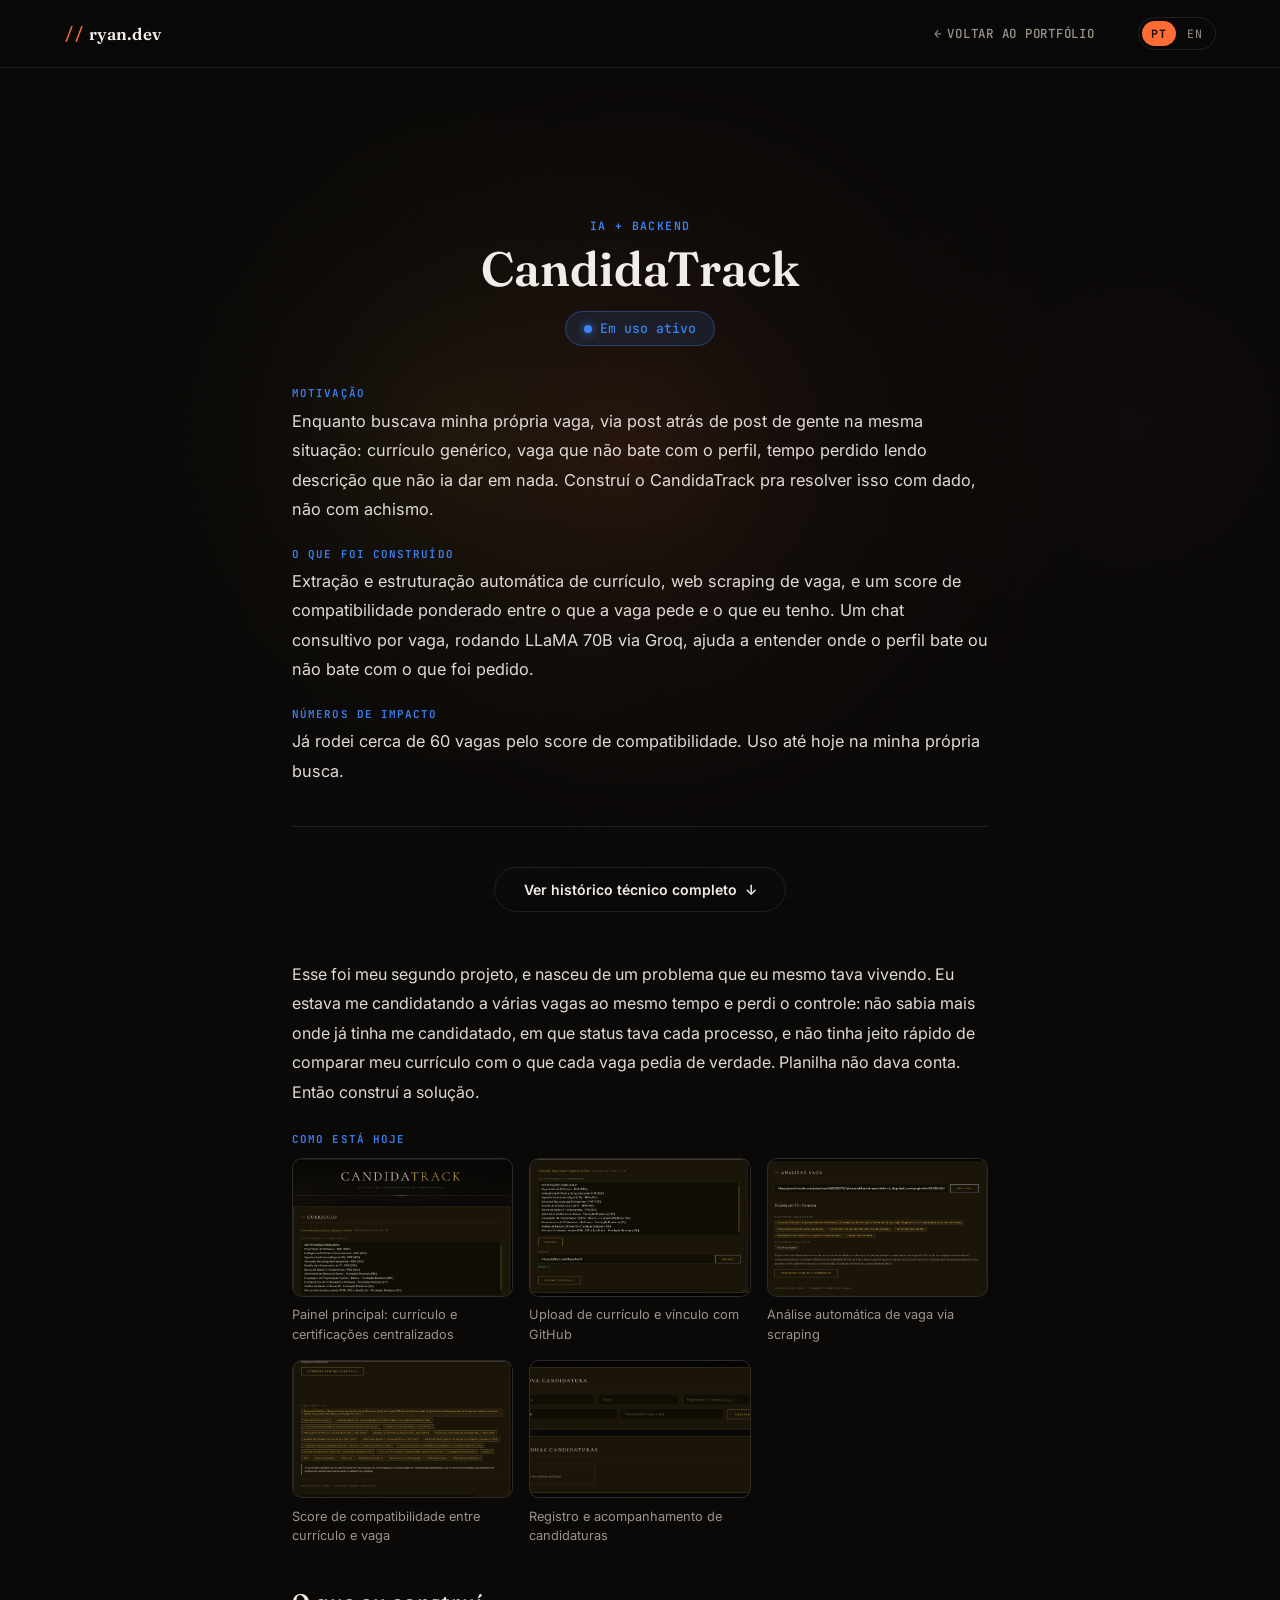
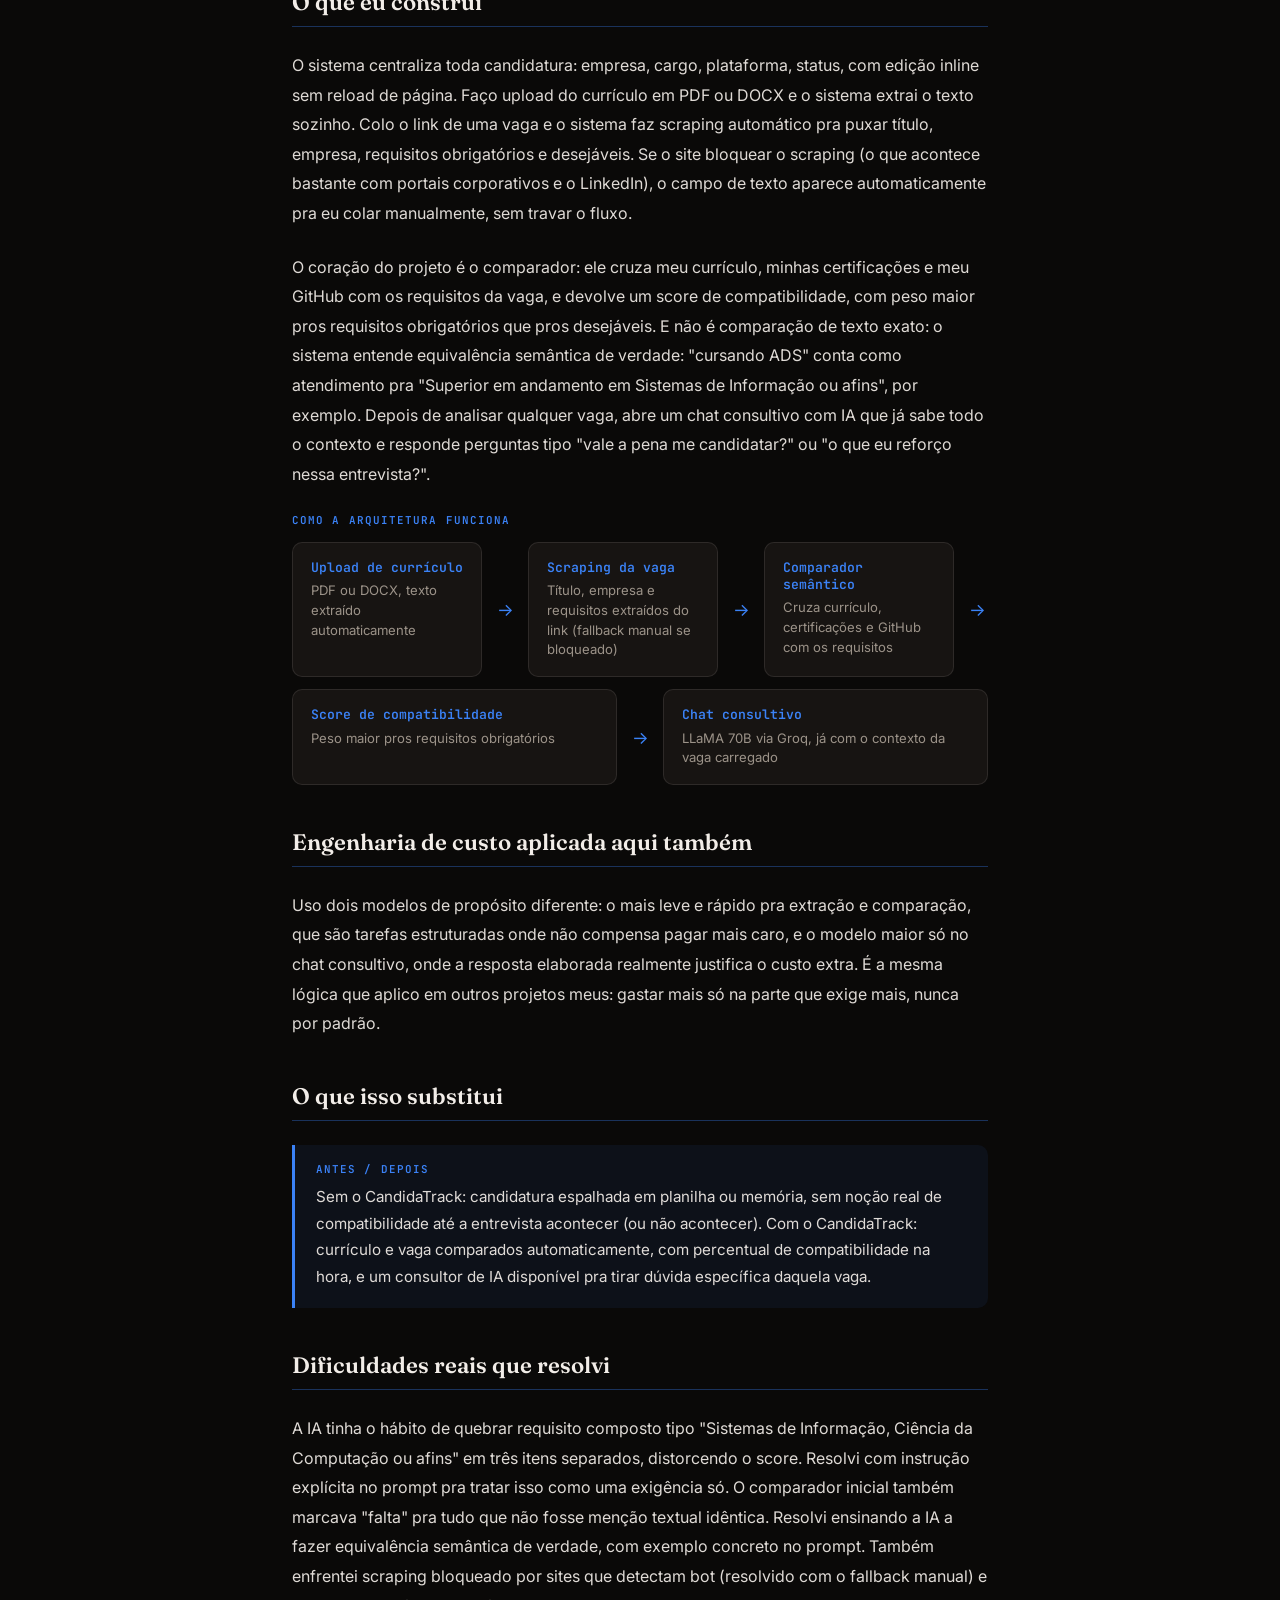
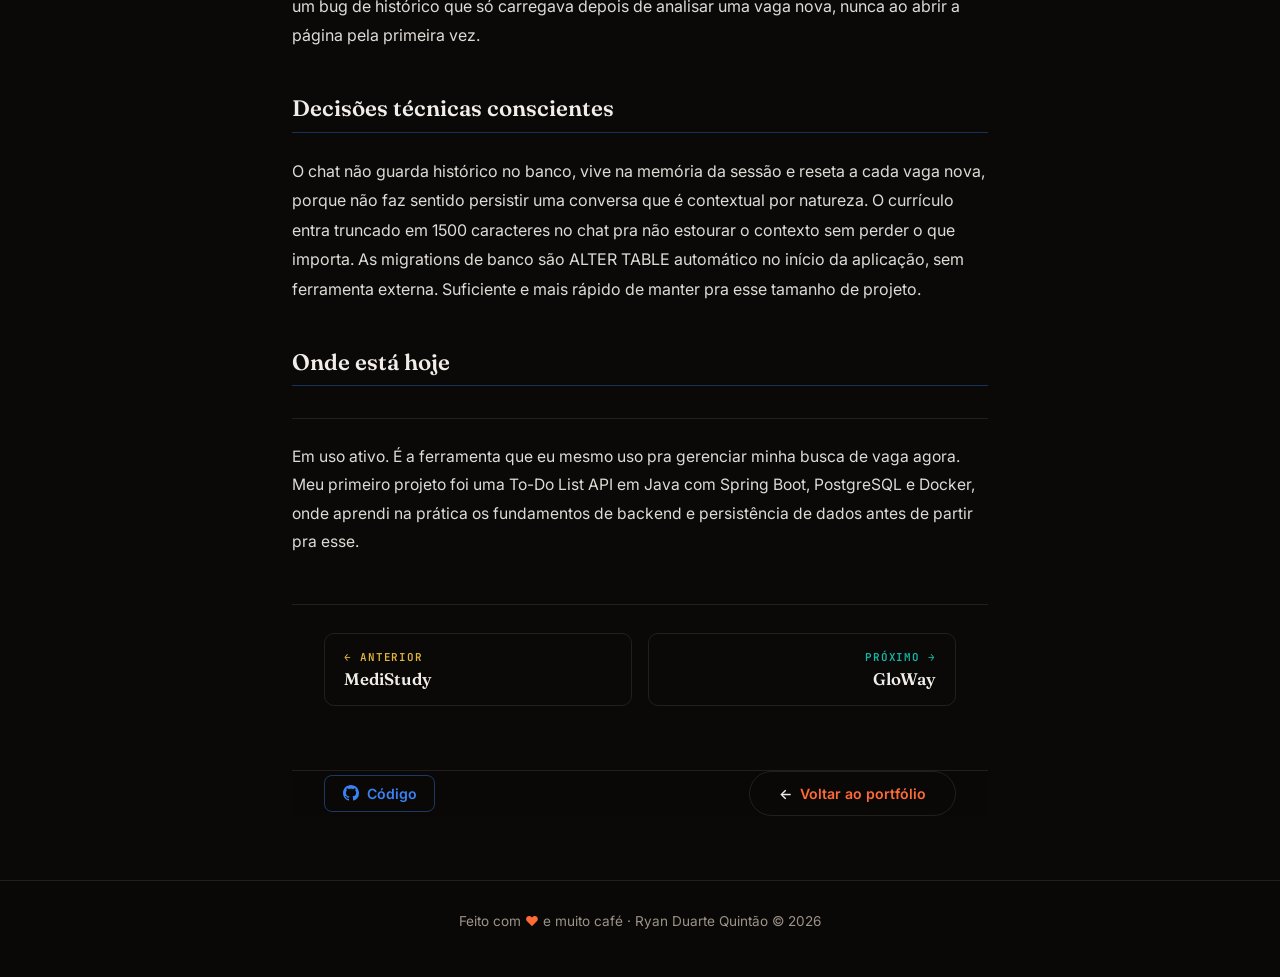
==== commit 94ee3da7: "feat: micro-interações de UI (glow no hover, cursor magnético, diagrama com stagger) + fix bug de te" ====
--- a/projetos/candidatrack/index.html
+++ b/projetos/candidatrack/index.html
@@ -14,8 +14,8 @@
   <link rel="preconnect" href="https://fonts.googleapis.com" />
   <link rel="preconnect" href="https://fonts.gstatic.com" crossorigin />
   <link href="https://fonts.googleapis.com/css2?family=Fraunces:opsz,wght@9..144,400..900&family=Inter:wght@300;400;500;600;700;800;900&family=JetBrains+Mono:wght@400;500;600&display=swap" rel="stylesheet" />
-  <link rel="stylesheet" href="../../style.css?v=45" />
-  <link rel="stylesheet" href="../../project.css?v=45" />
+  <link rel="stylesheet" href="../../style.css?v=49" />
+  <link rel="stylesheet" href="../../project.css?v=49" />
 </head>
 <body data-project-slug="candidatrack">
 
@@ -75,8 +75,8 @@
   <p class="lightbox-caption" id="lightbox-caption"></p>
 </div>
 
-<script src="../../projects-content.js?v=45"></script>
-<script src="../../galaxy-bg.js?v=45"></script>
-<script src="../../project.js?v=45"></script>
+<script src="../../projects-content.js?v=49"></script>
+<script src="../../galaxy-bg.js?v=49"></script>
+<script src="../../project.js?v=49"></script>
 </body>
 </html>
--- a/project.css
+++ b/project.css
@@ -67,6 +67,7 @@
 .cs-reveal.visible { opacity: 1; transform: translateY(0); }
 @media (prefers-reduced-motion: reduce) {
   .cs-reveal { transition: none; }
+  .cs-diagram-node, .cs-diagram-arrow { transition: none; opacity: 1; transform: none; }
 }
 
 .cs-p { font-size: 1rem; line-height: 1.85; color: var(--text); opacity: .92; }
@@ -184,8 +185,11 @@
   display: flex; flex-direction: column; gap: .35rem;
   padding: 1rem 1.1rem; border-radius: 10px;
   background: var(--surface); border: 1px solid var(--border);
-  transition: border-color .25s;
-}
+  opacity: 0; transform: translateY(16px);
+  transition: opacity .5s ease, transform .5s cubic-bezier(.22,1,.36,1), border-color .25s;
+  transition-delay: calc(var(--stagger-i, 0) * 90ms), calc(var(--stagger-i, 0) * 90ms), 0s;
+}
+.cs-reveal.visible .cs-diagram-node { opacity: 1; transform: translateY(0); }
 .cs-diagram-node:hover {
   border-color: color-mix(in srgb, var(--case-accent) 50%, transparent);
 }
@@ -198,7 +202,11 @@
   flex: 0 0 auto; align-self: center;
   width: 22px; height: 10px;
   position: relative;
-}
+  opacity: 0;
+  transition: opacity .4s ease;
+  transition-delay: calc(var(--stagger-i, 0) * 90ms);
+}
+.cs-reveal.visible .cs-diagram-arrow { opacity: 1; }
 .cs-diagram-arrow::before {
   content: '→';
   position: absolute; inset: 0;
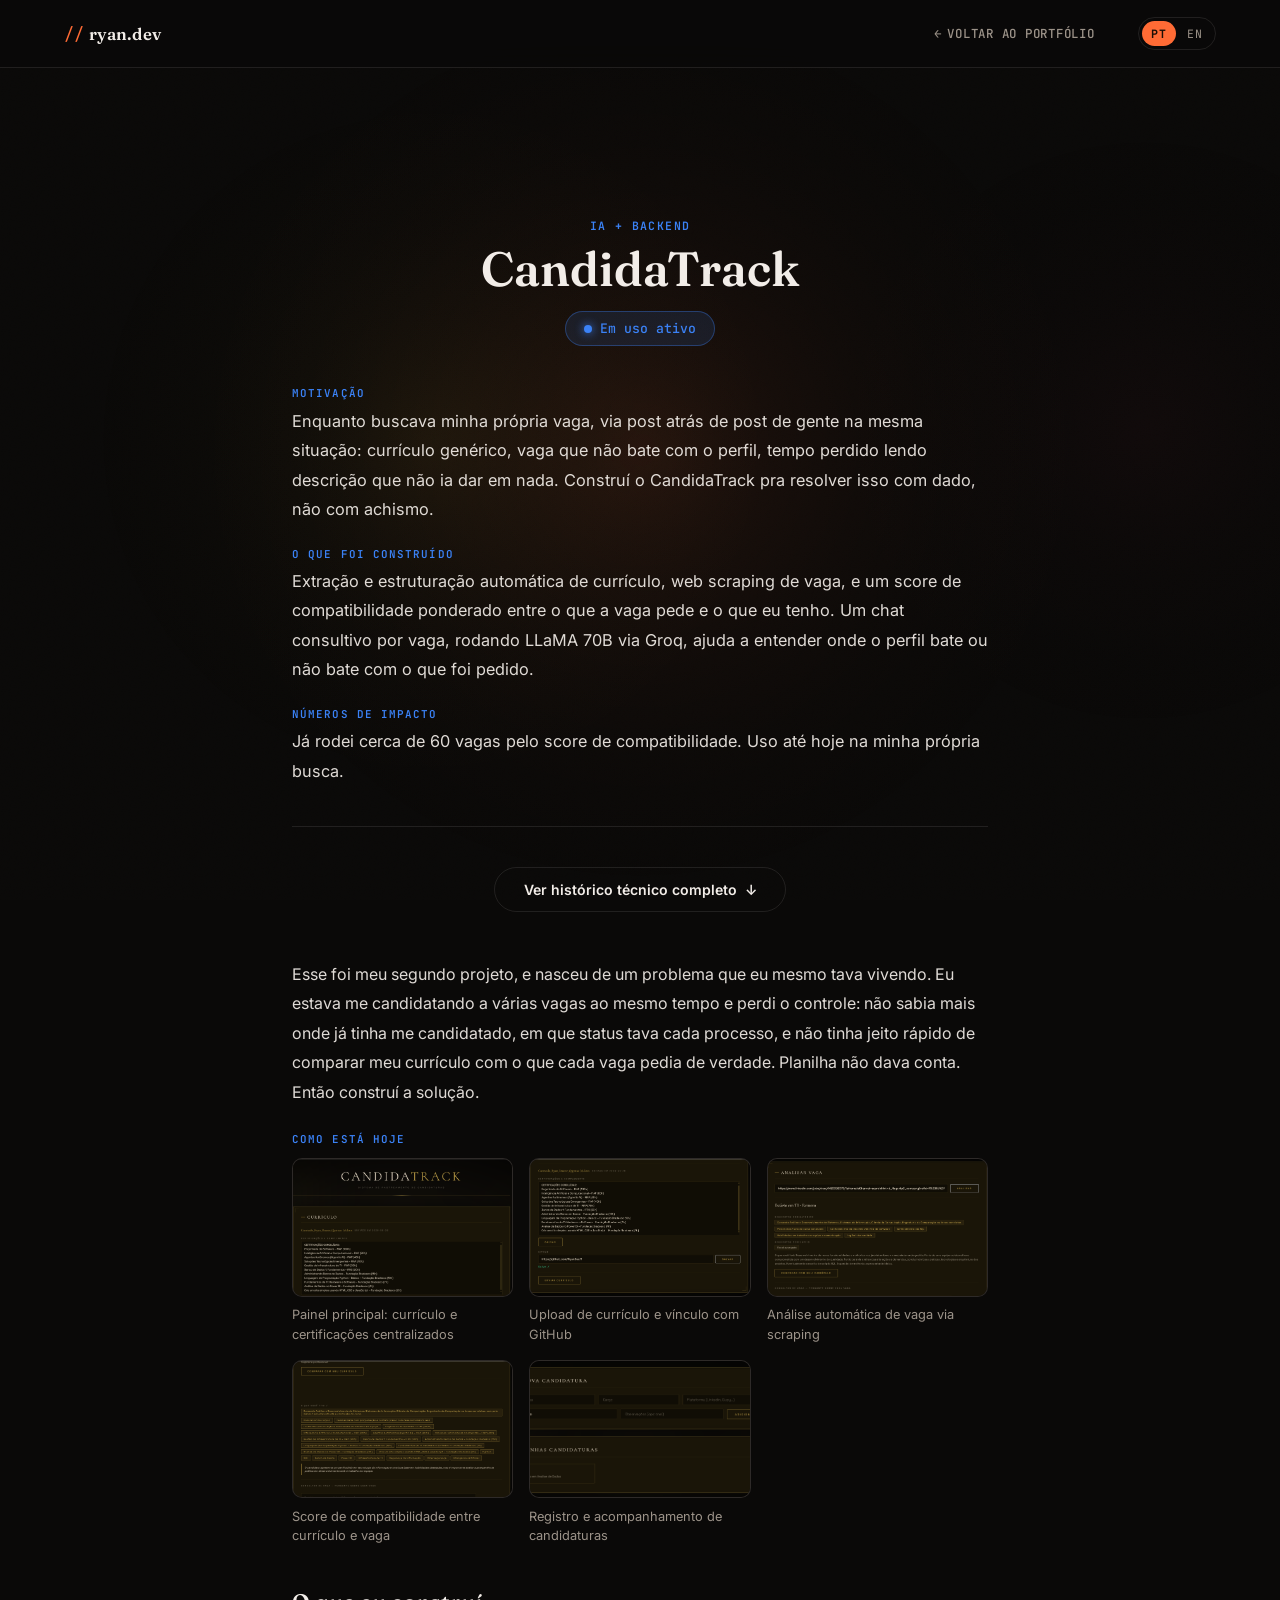
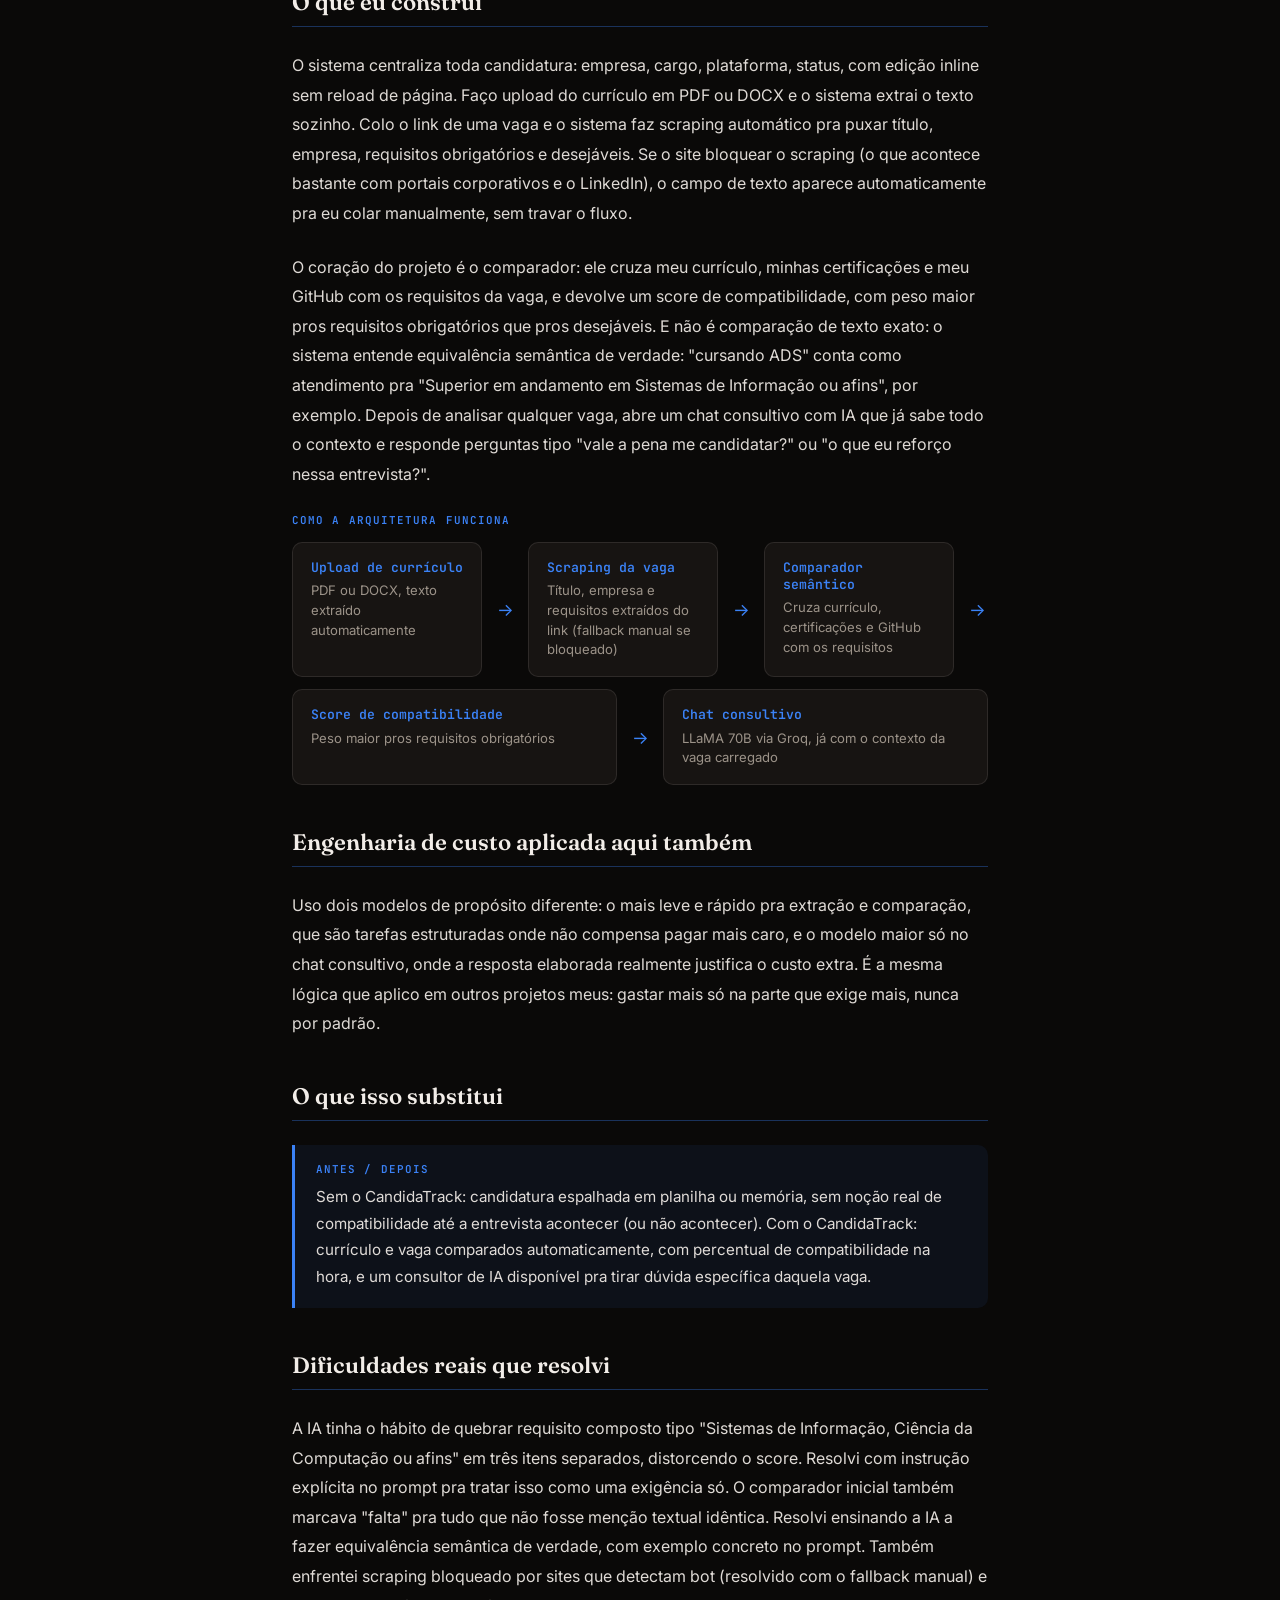
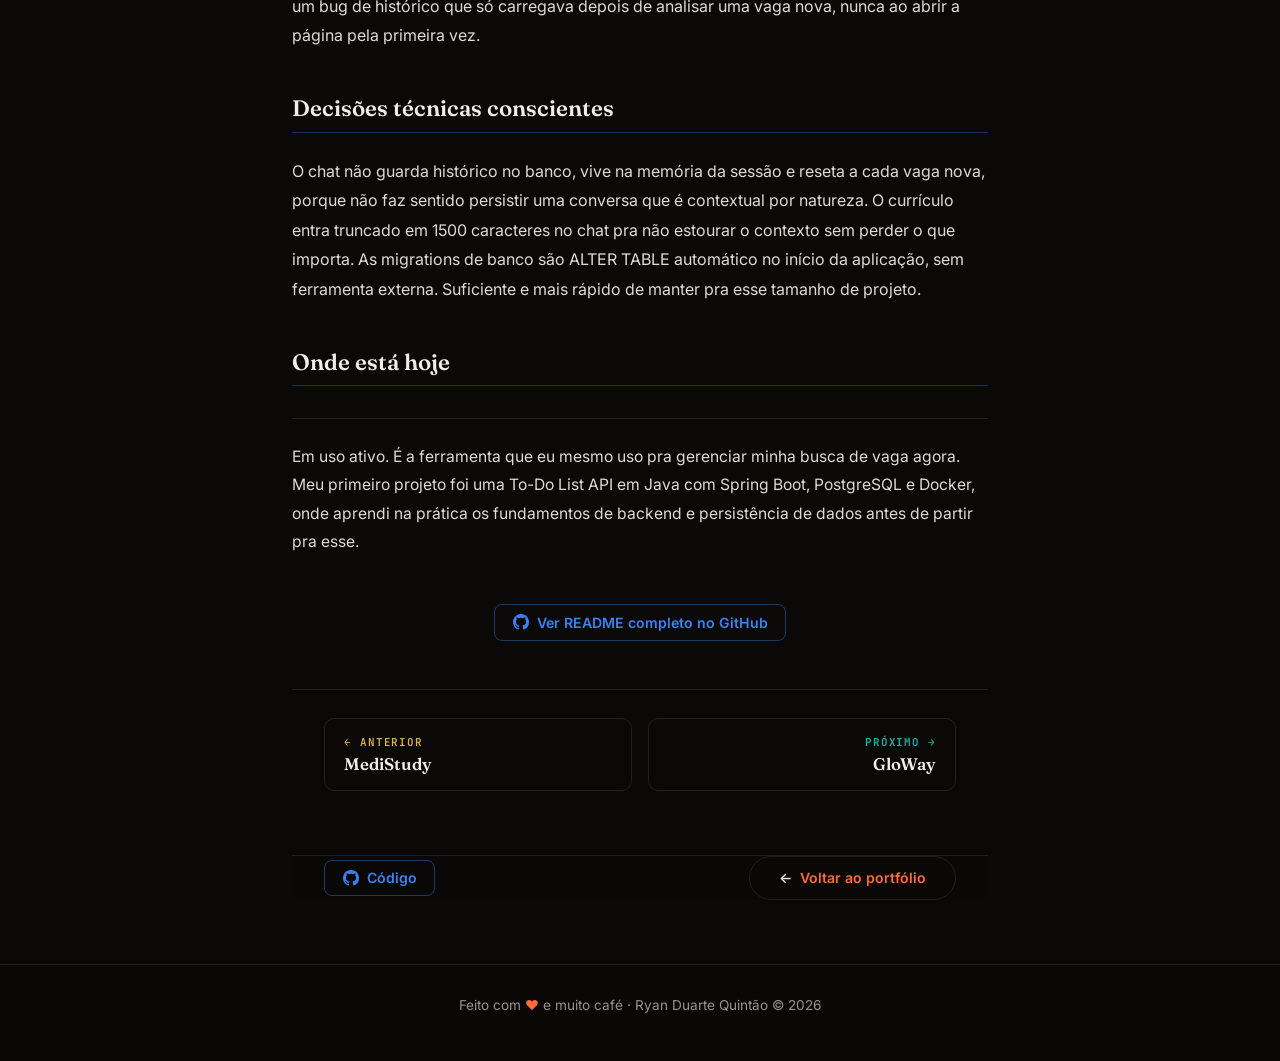
==== commit 19a5722e: "feat: botão "Ver README completo no GitHub" nas páginas de case study Cada projeto (CandidaTrack, Le" ====
--- a/projetos/candidatrack/index.html
+++ b/projetos/candidatrack/index.html
@@ -57,6 +57,10 @@
 
   <div class="cs-body" id="cs-body"></div>
 
+  <div class="cs-readme-github-wrap">
+    <a href="#" target="_blank" rel="noopener noreferrer" class="cs-ext-link cs-readme-github" id="cs-readme-github"></a>
+  </div>
+
   <div class="cs-adjacent" id="cs-adjacent"></div>
 
   <footer class="cs-footer">
--- a/project.css
+++ b/project.css
@@ -58,6 +58,8 @@
 
 /* ── BODY / README COMPLETO ── */
 .cs-body { display: flex; flex-direction: column; gap: 1.5rem; scroll-margin-top: 5rem; }
+
+.cs-readme-github-wrap { text-align: center; margin: 3rem 0; }
 
 /* ── SCROLLYTELLING: revelação por scroll ── */
 .cs-reveal {
